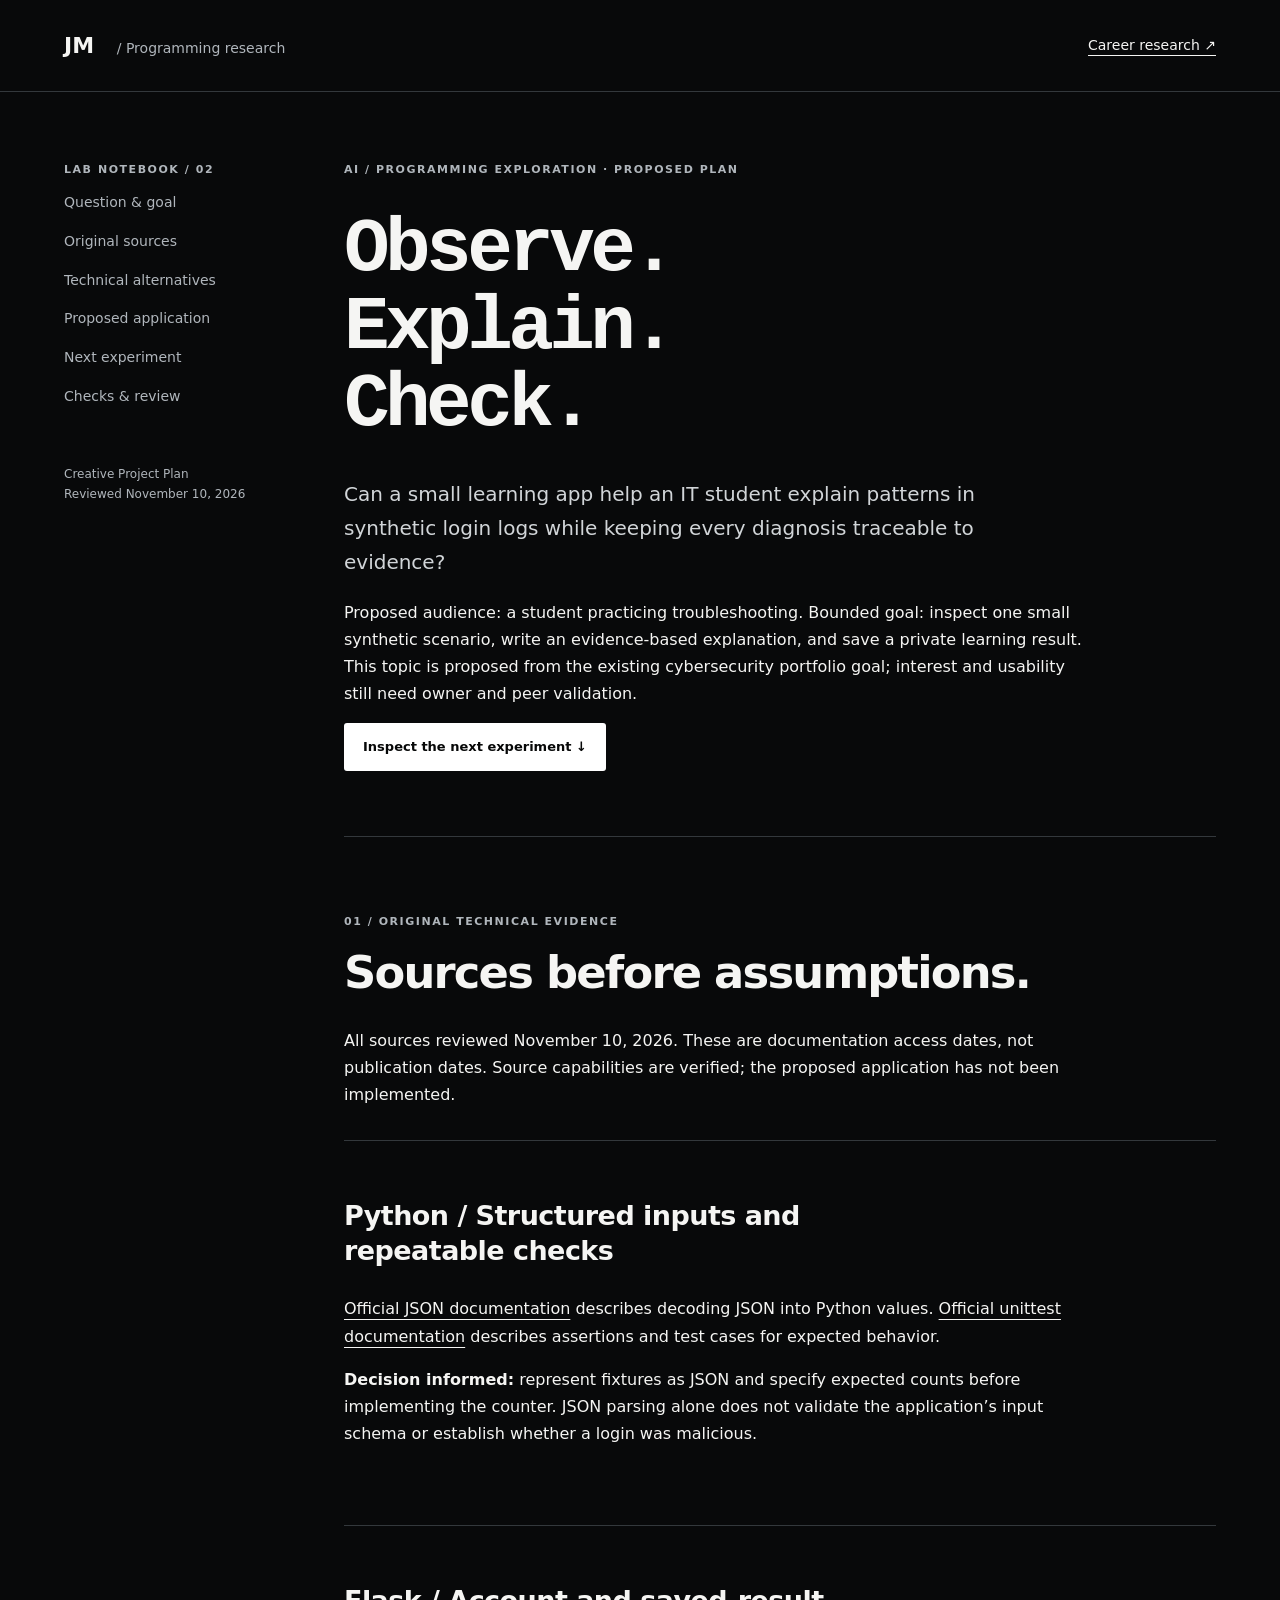
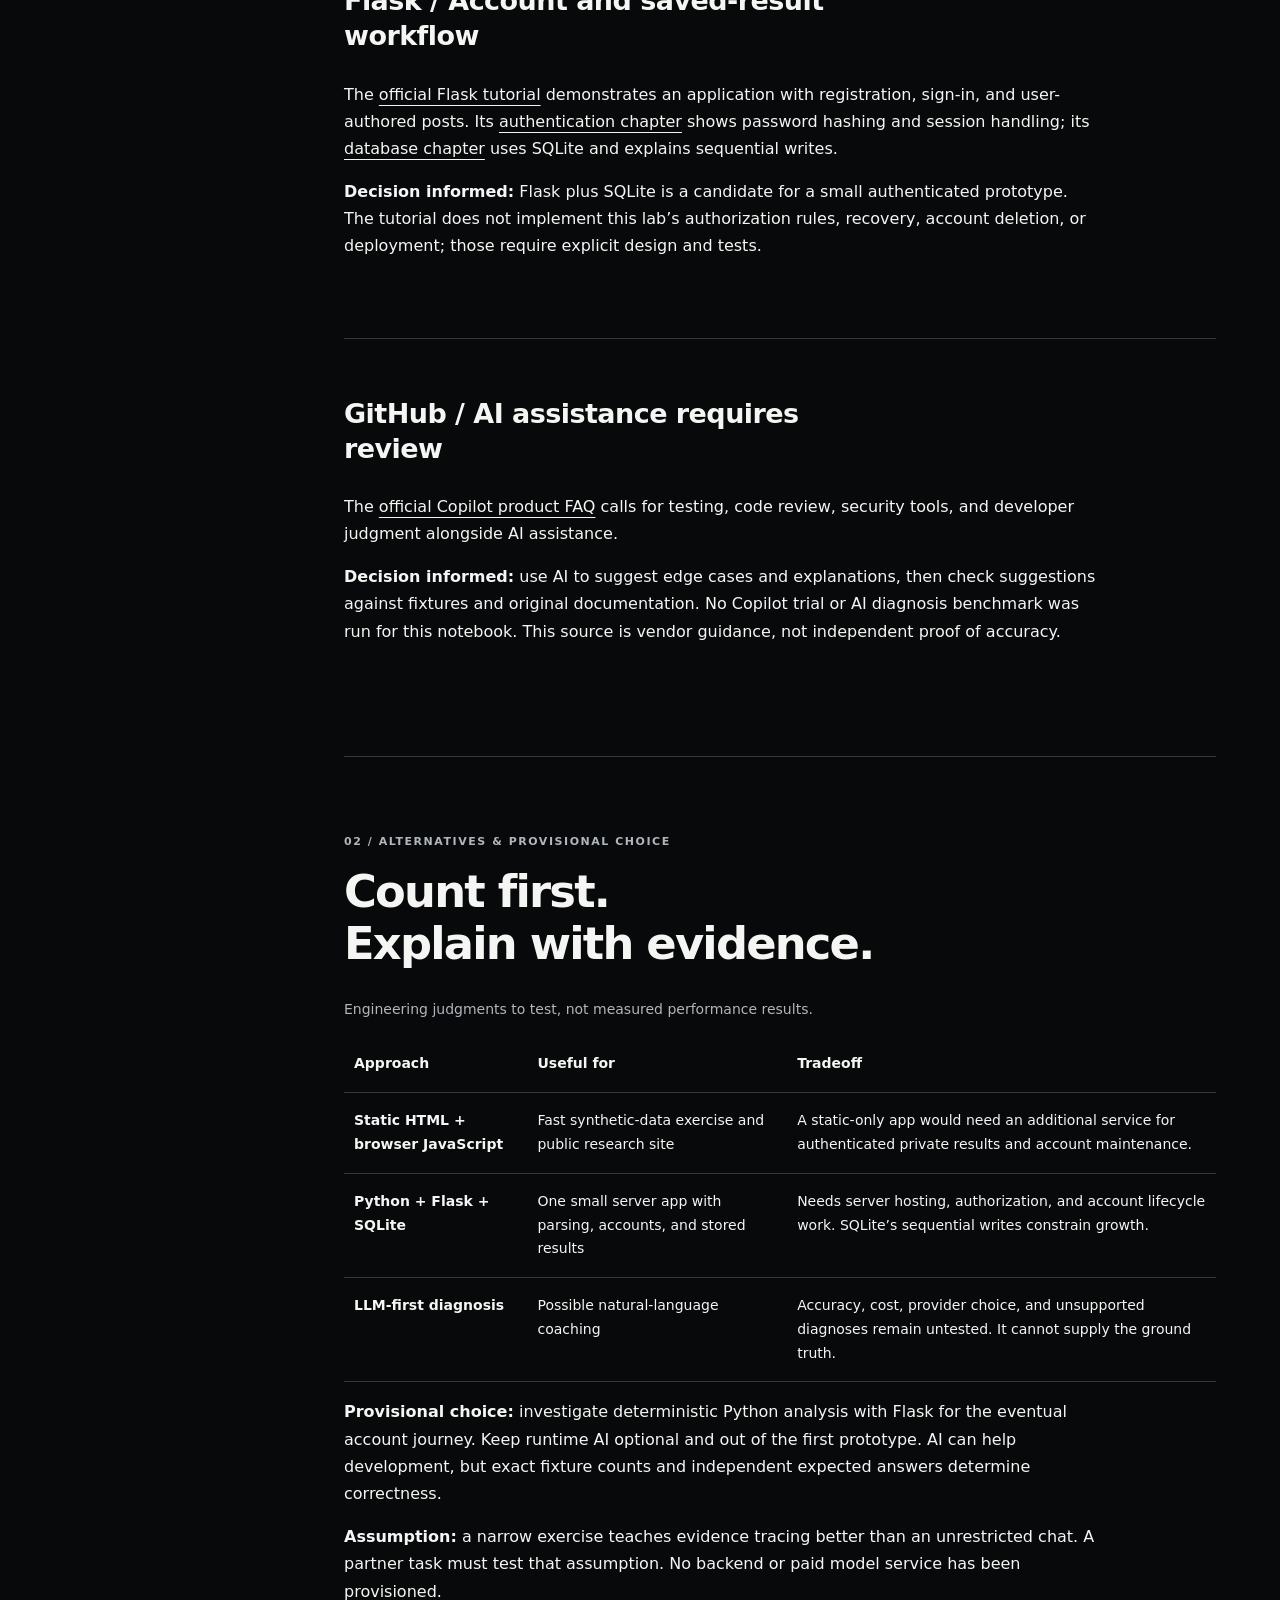
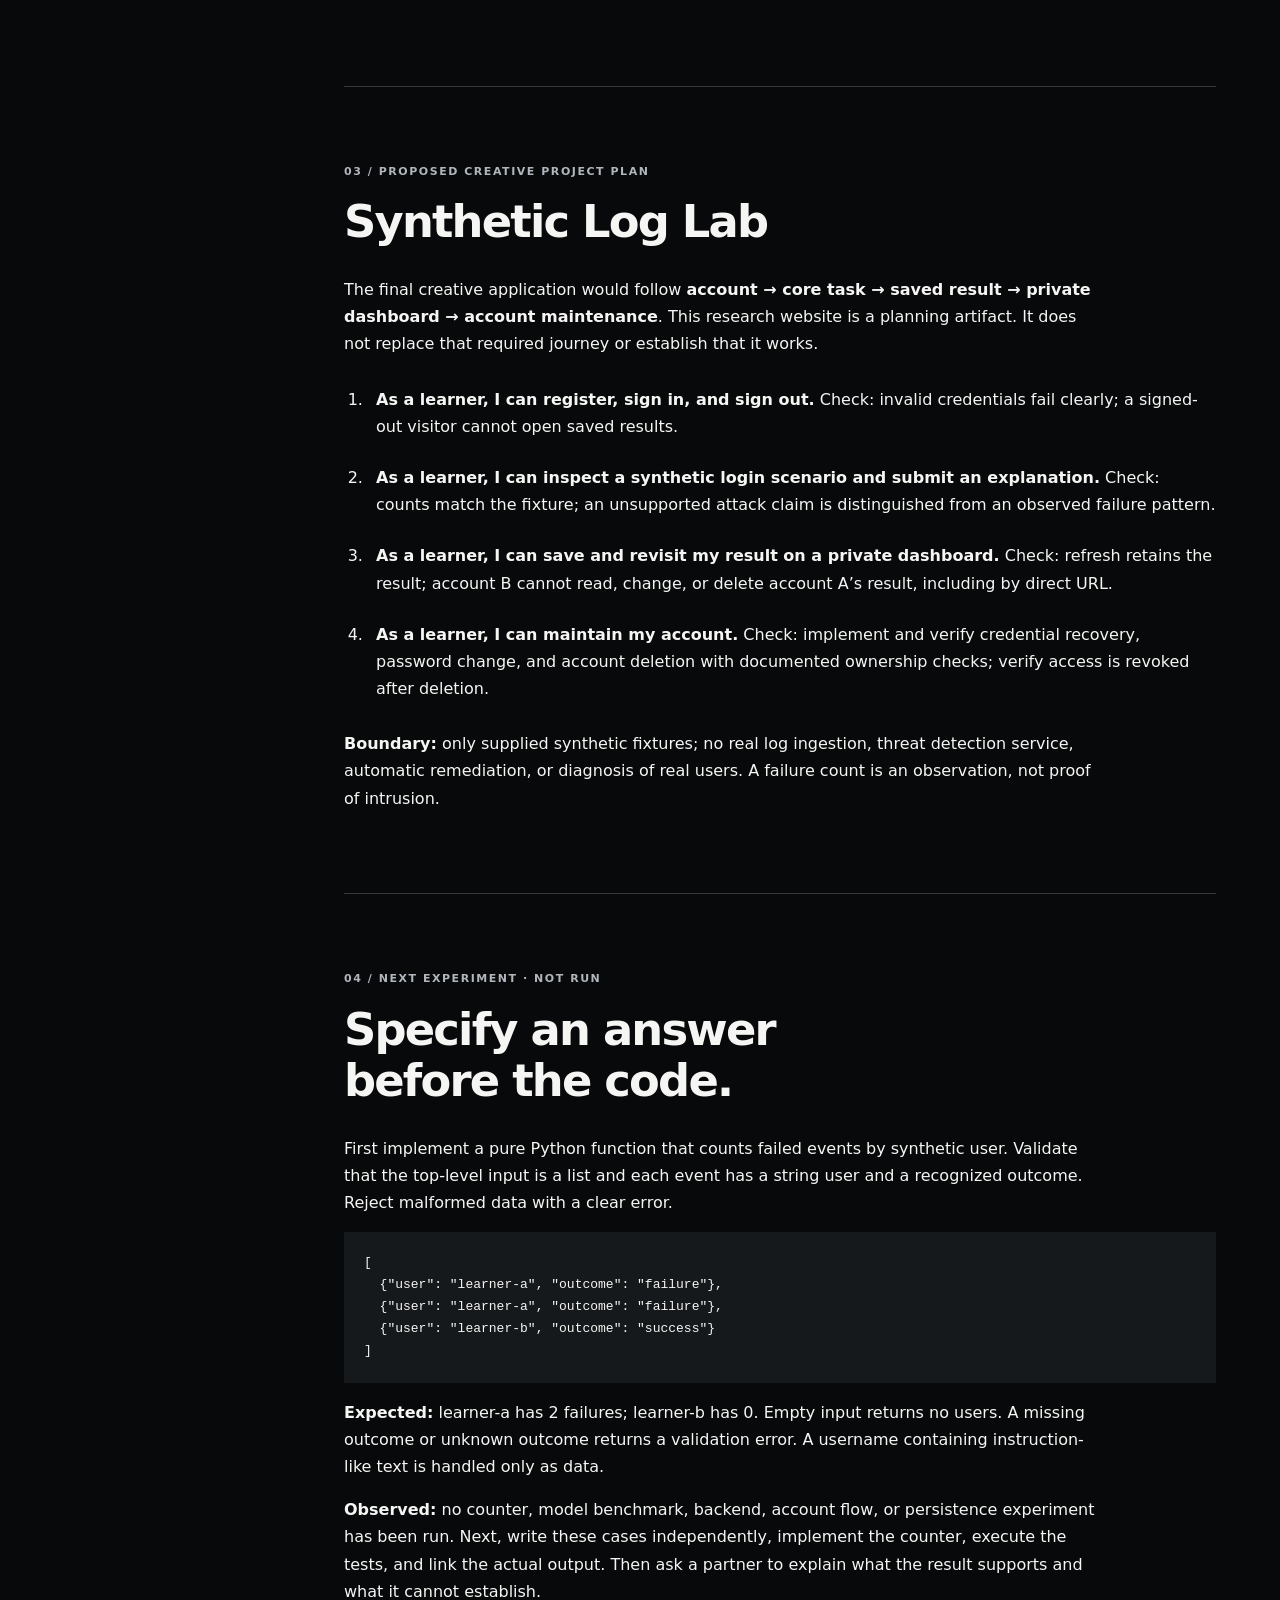
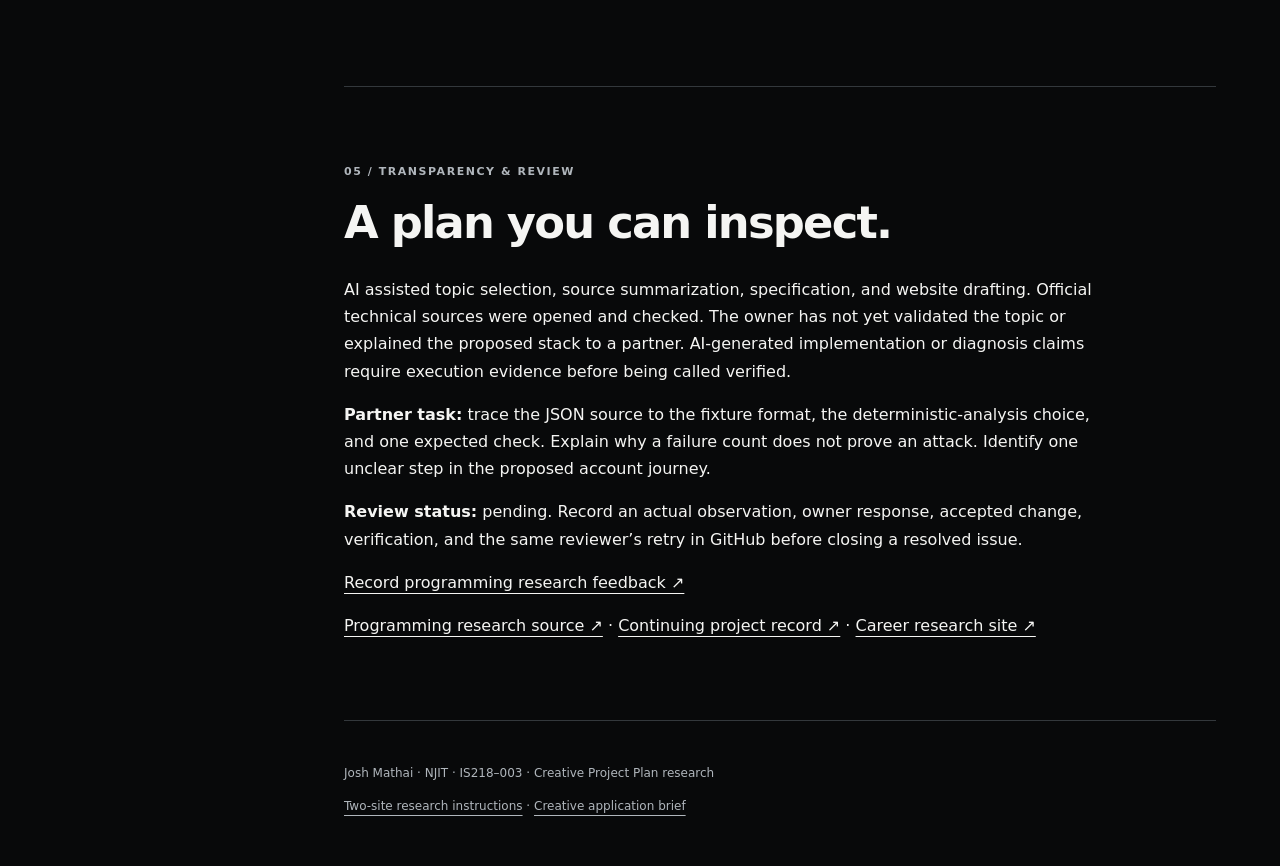
==== programming-research/index.html @ 156a06ed "Add career and programming research sites for Plan review" ====
<!doctype html>
<html lang="en"><head><meta charset="utf-8"><meta name="viewport" content="width=device-width,initial-scale=1"><title>Synthetic Log Lab — Programming Research | Josh Mathai</title><meta name="description" content="A proposed synthetic-log learning application: AI and programming research, technical alternatives, sources, and testable next steps for IS218."><link rel="stylesheet" href="../research/research.css"><style>h1{font-family:ui-monospace,monospace;font-size:clamp(40px,6vw,76px);letter-spacing:-.06em}code,pre{font-family:ui-monospace,monospace}pre{padding:20px;background:#16191c;overflow:auto;font-size:13px}table{width:100%;border-collapse:collapse;font-size:14px}th,td{text-align:left;vertical-align:top;padding:16px 10px;border-bottom:1px solid #33383c}.table-wrap{overflow:auto}caption{text-align:left;color:#b0b6bc;margin-bottom:15px}</style></head>
<body><a class="skip" href="#main">Skip to programming research</a><header><a class="wordmark" href="../index.html">JM <span>/ Programming research</span></a><a href="../research/">Career research ↗</a></header><div class="shell"><aside><p class="eyebrow">Lab notebook / 02</p><nav aria-label="Programming research sections"><a href="#question">Question & goal</a><a href="#sources">Original sources</a><a href="#alternatives">Technical alternatives</a><a href="#plan">Proposed application</a><a href="#experiment">Next experiment</a><a href="#review">Checks & review</a></nav><p class="aside-note">Creative Project Plan<br>Reviewed November 10, 2026</p></aside><main id="main">
<section class="hero" id="question"><p class="eyebrow">AI / programming exploration · proposed plan</p><h1>Observe.<br>Explain.<br>Check.</h1><p class="intro">Can a small learning app help an IT student explain patterns in synthetic login logs while keeping every diagnosis traceable to evidence?</p><p>Proposed audience: a student practicing troubleshooting. Bounded goal: inspect one small synthetic scenario, write an evidence-based explanation, and save a private learning result. This topic is proposed from the existing cybersecurity portfolio goal; interest and usability still need owner and peer validation.</p><a class="button" href="#experiment">Inspect the next experiment ↓</a></section>
<section id="sources"><p class="eyebrow">01 / Original technical evidence</p><h2>Sources before assumptions.</h2><p>All sources reviewed November 10, 2026. These are documentation access dates, not publication dates. Source capabilities are verified; the proposed application has not been implemented.</p>
<article class="role"><h3>Python / Structured inputs and repeatable checks</h3><p><a href="https://docs.python.org/3/library/json.html">Official JSON documentation</a> describes decoding JSON into Python values. <a href="https://docs.python.org/3/library/unittest.html">Official unittest documentation</a> describes assertions and test cases for expected behavior.</p><p><strong>Decision informed:</strong> represent fixtures as JSON and specify expected counts before implementing the counter. JSON parsing alone does not validate the application’s input schema or establish whether a login was malicious.</p></article>
<article class="role"><h3>Flask / Account and saved-result workflow</h3><p>The <a href="https://flask.palletsprojects.com/en/stable/tutorial/">official Flask tutorial</a> demonstrates an application with registration, sign-in, and user-authored posts. Its <a href="https://flask.palletsprojects.com/en/stable/tutorial/views/">authentication chapter</a> shows password hashing and session handling; its <a href="https://flask.palletsprojects.com/en/stable/tutorial/database/">database chapter</a> uses SQLite and explains sequential writes.</p><p><strong>Decision informed:</strong> Flask plus SQLite is a candidate for a small authenticated prototype. The tutorial does not implement this lab’s authorization rules, recovery, account deletion, or deployment; those require explicit design and tests.</p></article>
<article class="role"><h3>GitHub / AI assistance requires review</h3><p>The <a href="https://github.com/features/copilot/">official Copilot product FAQ</a> calls for testing, code review, security tools, and developer judgment alongside AI assistance.</p><p><strong>Decision informed:</strong> use AI to suggest edge cases and explanations, then check suggestions against fixtures and original documentation. No Copilot trial or AI diagnosis benchmark was run for this notebook. This source is vendor guidance, not independent proof of accuracy.</p></article></section>
<section id="alternatives"><p class="eyebrow">02 / Alternatives & provisional choice</p><h2>Count first.<br>Explain with evidence.</h2><div class="table-wrap"><table><caption>Engineering judgments to test, not measured performance results.</caption><thead><tr><th scope="col">Approach</th><th scope="col">Useful for</th><th scope="col">Tradeoff</th></tr></thead><tbody><tr><th scope="row">Static HTML + browser JavaScript</th><td>Fast synthetic-data exercise and public research site</td><td>A static-only app would need an additional service for authenticated private results and account maintenance.</td></tr><tr><th scope="row">Python + Flask + SQLite</th><td>One small server app with parsing, accounts, and stored results</td><td>Needs server hosting, authorization, and account lifecycle work. SQLite’s sequential writes constrain growth.</td></tr><tr><th scope="row">LLM-first diagnosis</th><td>Possible natural-language coaching</td><td>Accuracy, cost, provider choice, and unsupported diagnoses remain untested. It cannot supply the ground truth.</td></tr></tbody></table></div><p><strong>Provisional choice:</strong> investigate deterministic Python analysis with Flask for the eventual account journey. Keep runtime AI optional and out of the first prototype. AI can help development, but exact fixture counts and independent expected answers determine correctness.</p><p><strong>Assumption:</strong> a narrow exercise teaches evidence tracing better than an unrestricted chat. A partner task must test that assumption. No backend or paid model service has been provisioned.</p></section>
<section id="plan"><p class="eyebrow">03 / Proposed Creative Project Plan</p><h2>Synthetic Log Lab</h2><p>The final creative application would follow <strong>account → core task → saved result → private dashboard → account maintenance</strong>. This research website is a planning artifact. It does not replace that required journey or establish that it works.</p><ol class="stories"><li><strong>As a learner, I can register, sign in, and sign out.</strong> Check: invalid credentials fail clearly; a signed-out visitor cannot open saved results.</li><li><strong>As a learner, I can inspect a synthetic login scenario and submit an explanation.</strong> Check: counts match the fixture; an unsupported attack claim is distinguished from an observed failure pattern.</li><li><strong>As a learner, I can save and revisit my result on a private dashboard.</strong> Check: refresh retains the result; account B cannot read, change, or delete account A’s result, including by direct URL.</li><li><strong>As a learner, I can maintain my account.</strong> Check: implement and verify credential recovery, password change, and account deletion with documented ownership checks; verify access is revoked after deletion.</li></ol><p><strong>Boundary:</strong> only supplied synthetic fixtures; no real log ingestion, threat detection service, automatic remediation, or diagnosis of real users. A failure count is an observation, not proof of intrusion.</p></section>
<section id="experiment"><p class="eyebrow">04 / Next experiment · not run</p><h2>Specify an answer<br>before the code.</h2><p>First implement a pure Python function that counts failed events by synthetic user. Validate that the top-level input is a list and each event has a string user and a recognized outcome. Reject malformed data with a clear error.</p><pre aria-label="Synthetic JSON fixture">[
  {"user": "learner-a", "outcome": "failure"},
  {"user": "learner-a", "outcome": "failure"},
  {"user": "learner-b", "outcome": "success"}
]</pre><p><strong>Expected:</strong> learner-a has 2 failures; learner-b has 0. Empty input returns no users. A missing outcome or unknown outcome returns a validation error. A username containing instruction-like text is handled only as data.</p><p><strong>Observed:</strong> no counter, model benchmark, backend, account flow, or persistence experiment has been run. Next, write these cases independently, implement the counter, execute the tests, and link the actual output. Then ask a partner to explain what the result supports and what it cannot establish.</p></section>
<section id="review"><p class="eyebrow">05 / Transparency & review</p><h2>A plan you can inspect.</h2><p>AI assisted topic selection, source summarization, specification, and website drafting. Official technical sources were opened and checked. The owner has not yet validated the topic or explained the proposed stack to a partner. AI-generated implementation or diagnosis claims require execution evidence before being called verified.</p><p><strong>Partner task:</strong> trace the JSON source to the fixture format, the deterministic-analysis choice, and one expected check. Explain why a failure count does not prove an attack. Identify one unclear step in the proposed account journey.</p><p><strong>Review status:</strong> pending. Record an actual observation, owner response, accepted change, verification, and the same reviewer’s retry in GitHub before closing a resolved issue.</p><p><a href="https://github.com/JoshMathai/The-Career-Engineered-Portfolio/issues/new?template=programming-review.md">Record programming research feedback ↗</a></p><p><a href="https://github.com/JoshMathai/The-Career-Engineered-Portfolio/tree/main/programming-research">Programming research source ↗</a> · <a href="https://github.com/JoshMathai/The-Career-Engineered-Portfolio/blob/main/README.md#creative-project-plan-record">Continuing project record ↗</a> · <a href="../research/">Career research site ↗</a></p></section>
<footer><p>Josh Mathai · NJIT · IS218–003 · Creative Project Plan research</p><a href="https://kaw393939.github.io/is218-studio/course/research-examples.html">Two-site research instructions</a> · <a href="https://kaw393939.github.io/is218-studio/projects/individual.html">Creative application brief</a></footer>
</main></div></body></html>
---- research/research.css ----
:root{color-scheme:dark;--bg:#08090a;--panel:#111315;--line:#33383c;--text:#f5f5f3;--muted:#b0b6bc}*{box-sizing:border-box}html{scroll-behavior:smooth;scroll-padding-top:24px}body{margin:0;background:var(--bg);color:var(--text);font:16px/1.7 system-ui,-apple-system,BlinkMacSystemFont,"Segoe UI",sans-serif}a{color:inherit;text-underline-offset:5px}a:hover{text-decoration-thickness:2px}a:focus-visible,summary:focus-visible{outline:3px solid white;outline-offset:6px}.skip{position:absolute;left:20px;top:-100px;padding:12px;background:white;color:black;z-index:10}.skip:focus{top:12px}header{max-width:1400px;margin:auto;padding:27px 5%;display:flex;align-items:center;justify-content:space-between;border-bottom:1px solid var(--line);gap:20px;font-size:14px}.wordmark{text-decoration:none;font-size:22px;font-weight:750}.wordmark span{font-size:14px;font-weight:400;color:var(--muted);margin-left:15px}.shell{max-width:1400px;padding:0 5%;margin:auto;display:grid;grid-template-columns:225px minmax(0,1fr);gap:55px}aside{position:sticky;top:25px;align-self:start;padding-top:58px}nav{display:grid;gap:15px}nav a{font-size:14px;text-decoration:none;color:var(--muted)}nav a:hover{color:white}.eyebrow{text-transform:uppercase;letter-spacing:.14em;font-size:11px;font-weight:700;color:var(--muted)}.aside-note{margin-top:55px;color:var(--muted);font-size:12px}main{min-width:0}section{padding:65px 0;border-bottom:1px solid var(--line)}.hero{padding-top:58px}h1{font-size:clamp(60px,7.5vw,105px);line-height:1.02;letter-spacing:-.065em;font-weight:600;margin:32px 0}h1 span{color:var(--muted)}h2{font-size:clamp(30px,3.5vw,46px);line-height:1.15;letter-spacing:-.04em;font-weight:550;margin:15px 0 28px}h3{font-size:23px;line-height:1.3;letter-spacing:-.02em;font-weight:550}p{max-width:74ch}.intro{max-width:53ch;font-size:20px;color:#d1d5d8}.hero-bottom{display:flex;justify-content:space-between;align-items:center;margin-top:40px;gap:25px}.hero-bottom p{color:var(--muted);font-size:12px}.button{display:inline-block;background:white;color:#070808;text-decoration:none;padding:13px 19px;font-size:13px;font-weight:650;border-radius:3px}.note{padding:20px 24px;border-left:2px solid #a4abb0;background:var(--panel);color:#c9cdd0;font-size:14px}.role{padding:30px 0;border-top:1px solid var(--line);margin-top:32px}.role h3{font-size:27px;max-width:29ch}.role-top{display:flex;justify-content:space-between;align-items:center}.tag{font-size:11px;letter-spacing:.08em;text-transform:uppercase;border:1px solid var(--line);padding:5px 9px}.number{font-size:30px;color:#939ba1;font-weight:300}.metadata{color:var(--muted);font-size:14px}ol{padding-left:24px}li{padding:4px 0}dl{display:grid;grid-template-columns:130px minmax(0,1fr);gap:15px;font-size:14px;margin:25px 0}dt{color:var(--muted)}dd{margin:0}.role>a{font-size:13px}details{padding:20px;background:var(--panel)}summary{cursor:pointer;font-weight:600}.comparison,.options{display:grid;grid-template-columns:1fr 1fr;gap:25px}.comparison article{border-top:1px solid #7c848a}.comparison p{font-size:14px}.section-heading{margin-bottom:30px}blockquote{margin:30px 0;padding:0 0 0 25px;border-left:2px solid white;font-size:23px;line-height:1.45}.option{padding:25px;border:1px solid #5c6369;margin:15px 0}.option h4{font-size:29px;margin:20px 0 5px;line-height:1.15}.option p{font-size:14px}.sample-project{font-size:15px;border-top:1px solid #51585e;padding:20px 0;margin-top:25px}.sample-project span{display:block;color:var(--muted);font-size:11px}.option .button{font-size:11px;padding:11px}.option-b{background:#1b1c1e}.option-b h4{font:italic 42px/1.1 Georgia,serif;margin-top:48px}.option-b .sample-project{margin-top:38px}.stories li{padding:12px 0 12px 8px}.checks{padding-left:22px}.checks li{margin:12px 0}.review-task{border:1px solid var(--line);padding:10px 25px;margin-top:30px}.review-task p{font-size:14px}.next h2{font-size:clamp(38px,5vw,65px)}.next .button{margin-right:15px}footer{padding:30px 0 50px;font-size:12px;color:var(--muted)}@media(max-width:900px){.shell{grid-template-columns:160px minmax(0,1fr);gap:30px}.comparison,.options{grid-template-columns:1fr}.option-b h4{margin-top:20px}}@media(max-width:640px){header{padding:20px 6%}.wordmark span{display:none}.shell{display:block;padding:0 6%}aside{position:static;padding-top:20px}aside>.eyebrow,.aside-note{display:none}nav{display:flex;overflow:auto;gap:20px;padding-bottom:18px;border-bottom:1px solid var(--line)}nav a{flex:none;font-size:12px}.hero{padding-top:30px}h1{font-size:64px}.intro{font-size:18px}.hero-bottom{align-items:start;flex-direction:column;gap:10px}.hero-bottom p{margin-top:0}section{padding:45px 0}dl{grid-template-columns:1fr;gap:7px}dd{margin-bottom:12px}.role h3{font-size:25px}blockquote{font-size:20px}}@media(prefers-reduced-motion:reduce){html{scroll-behavior:auto}}
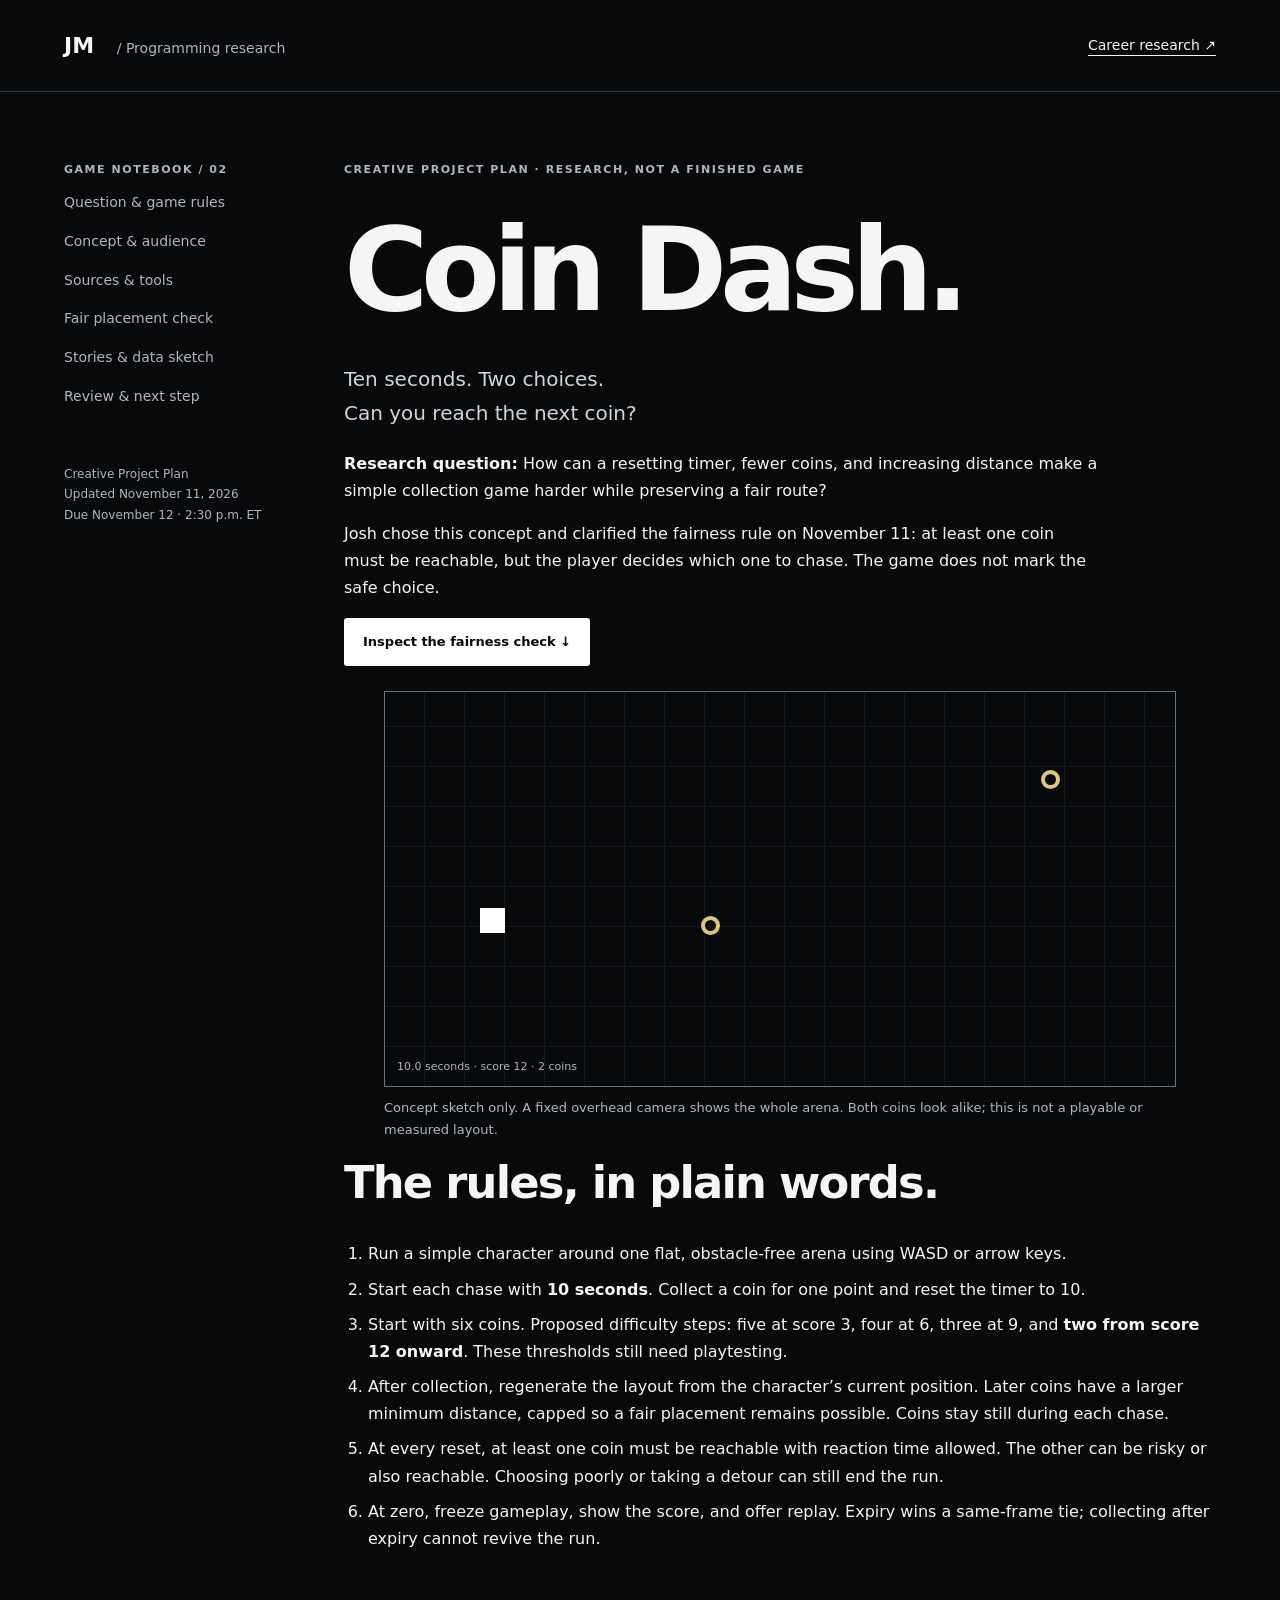
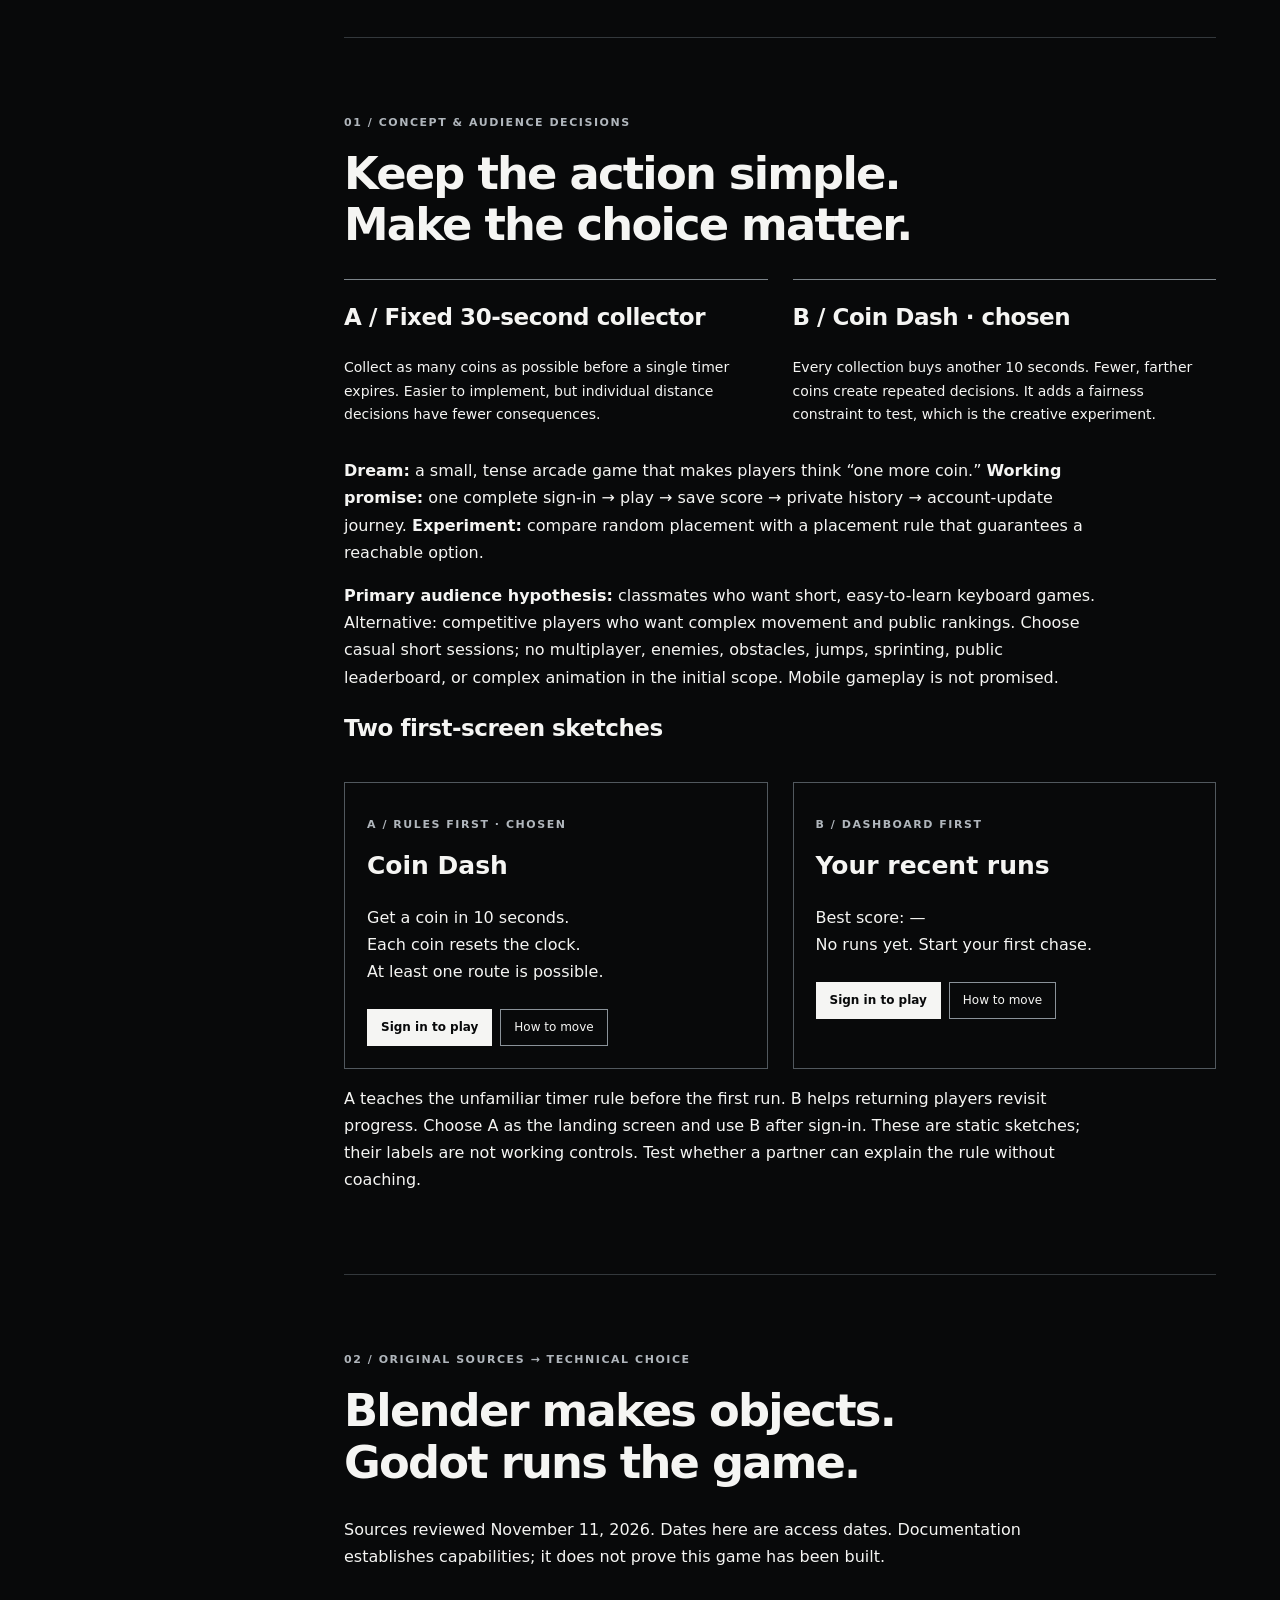
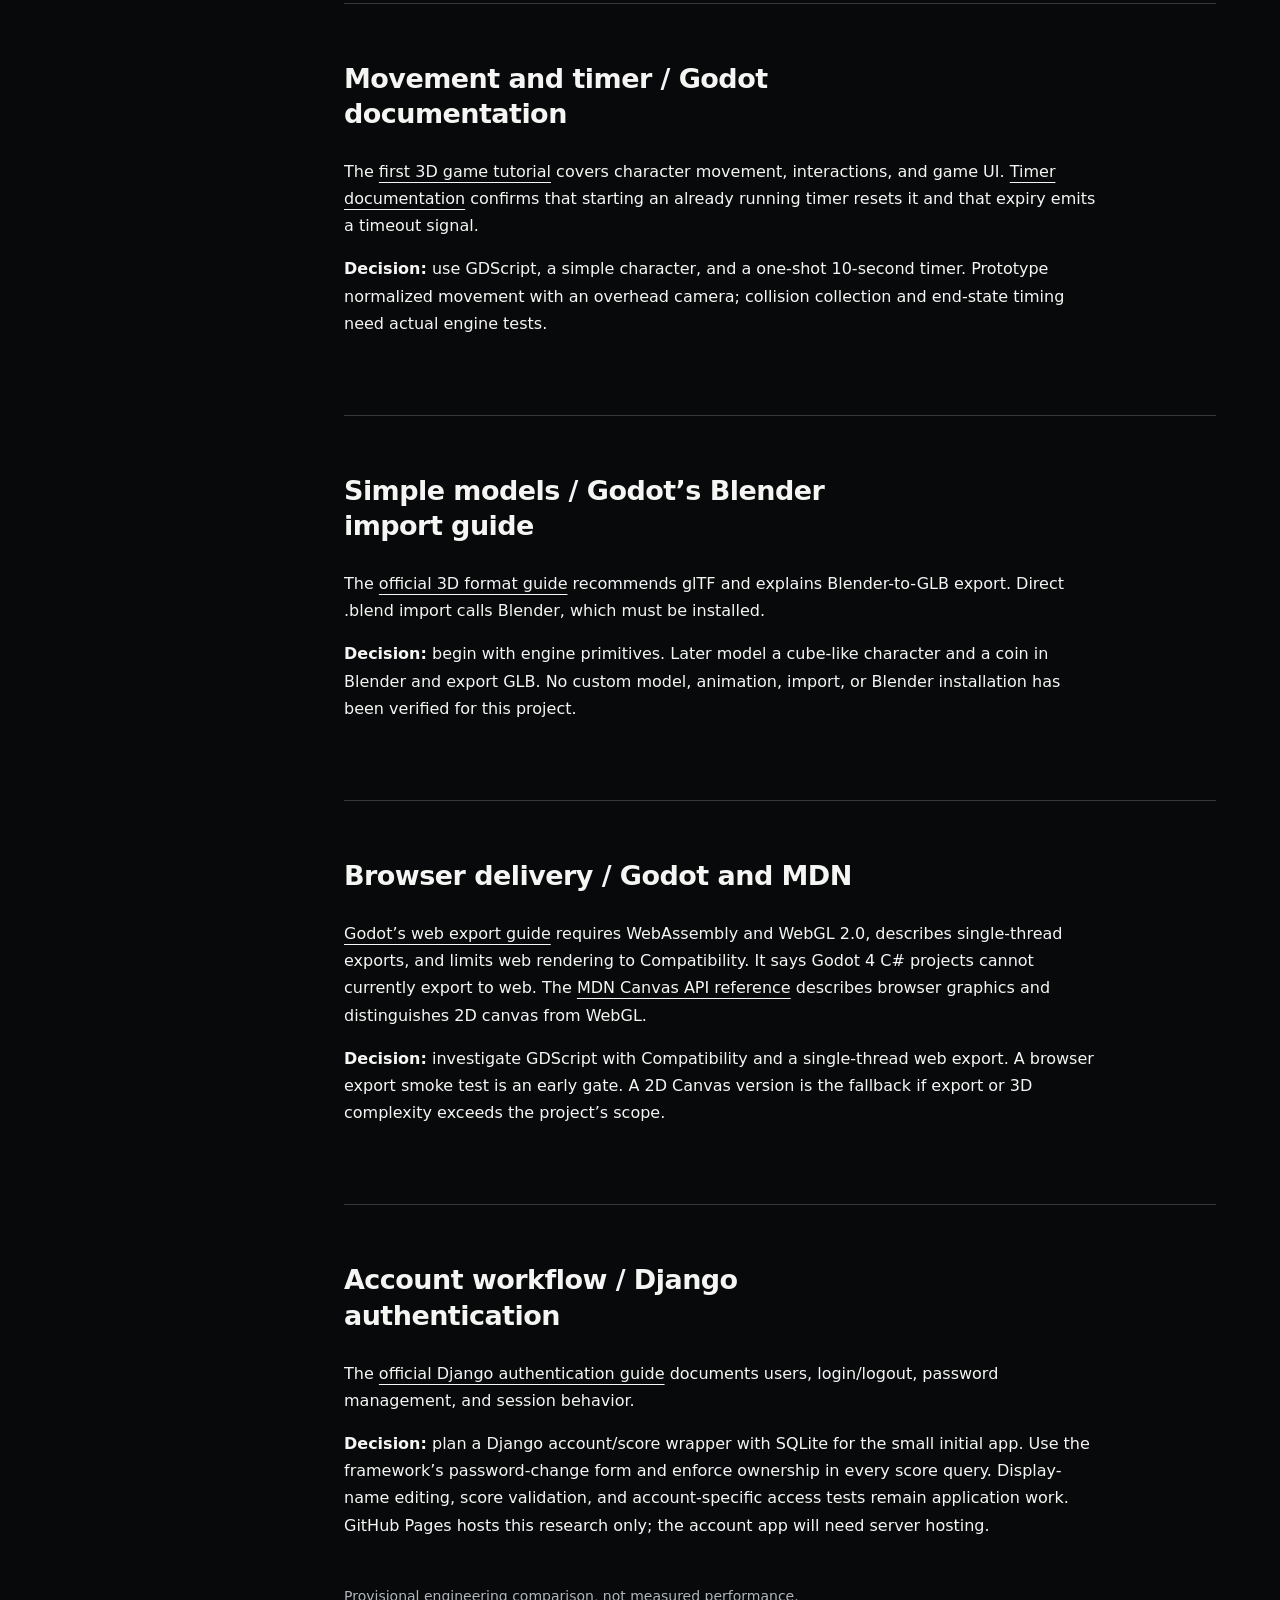
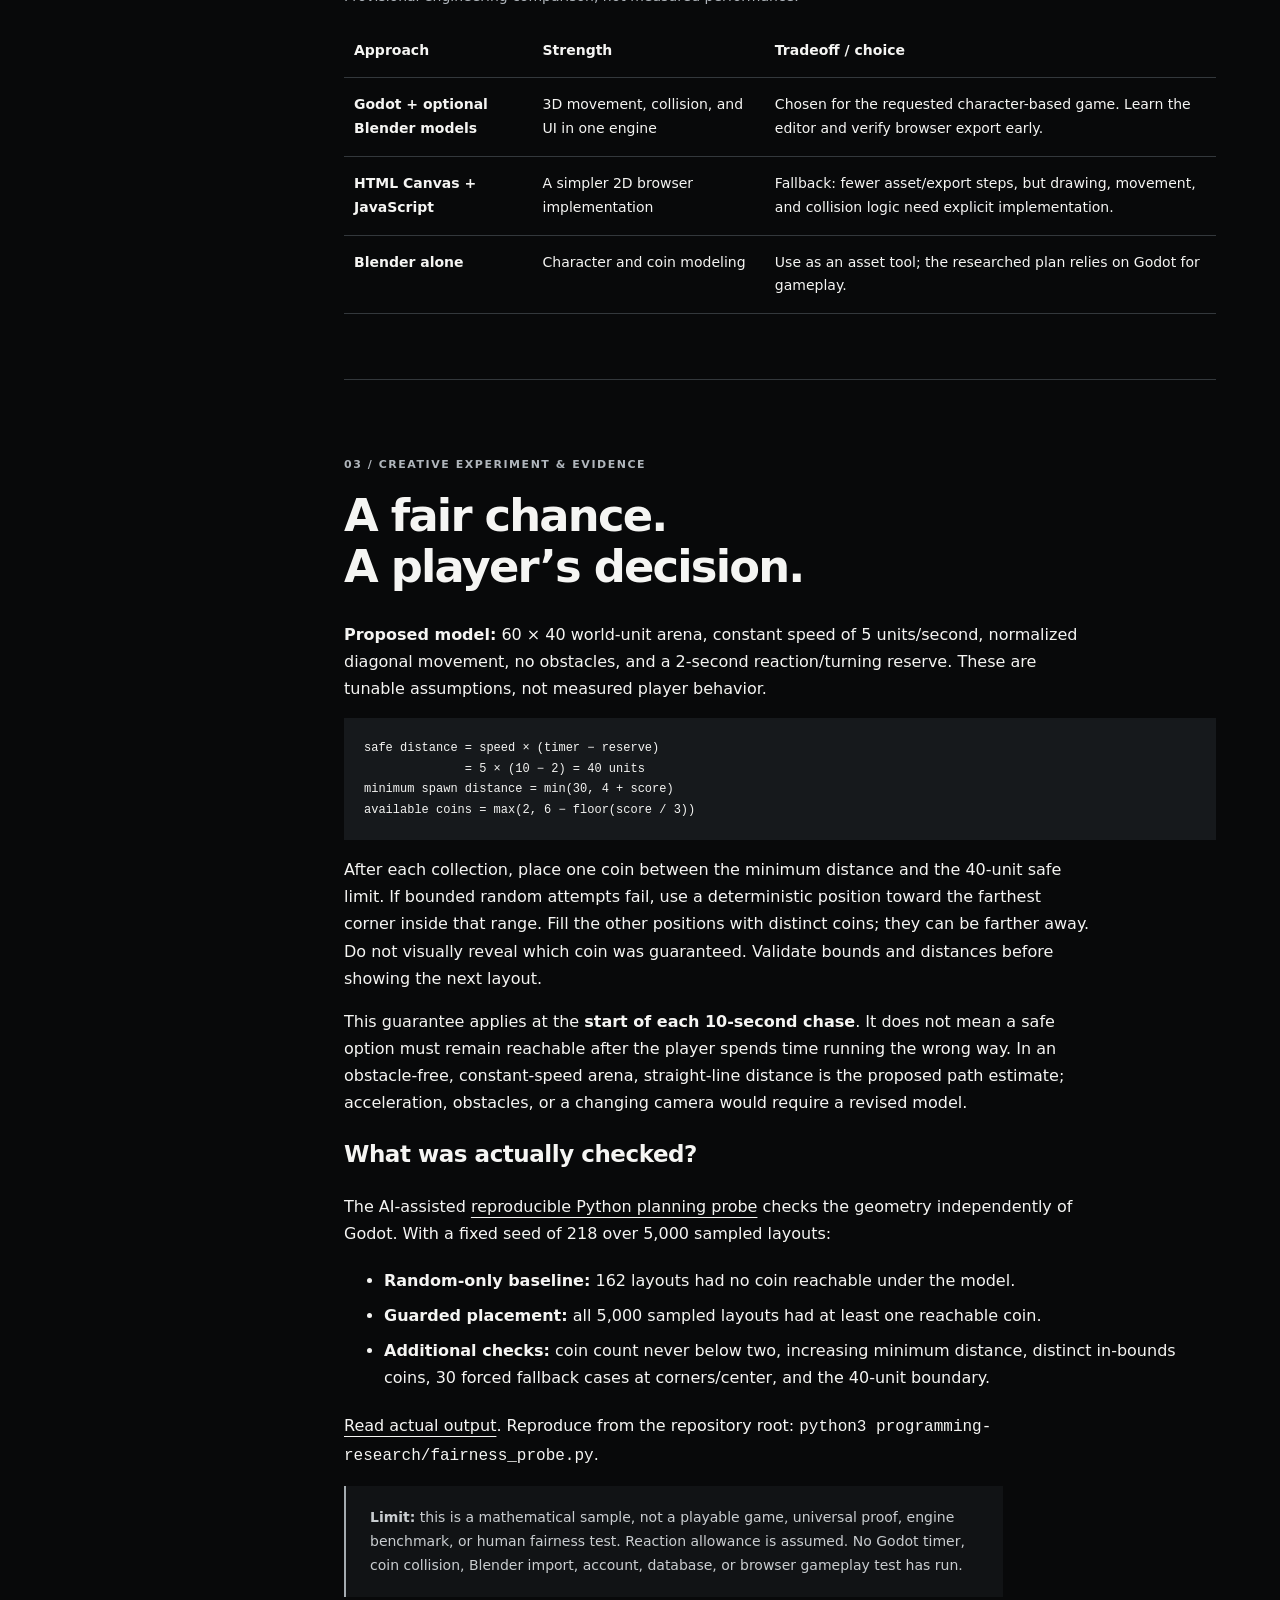
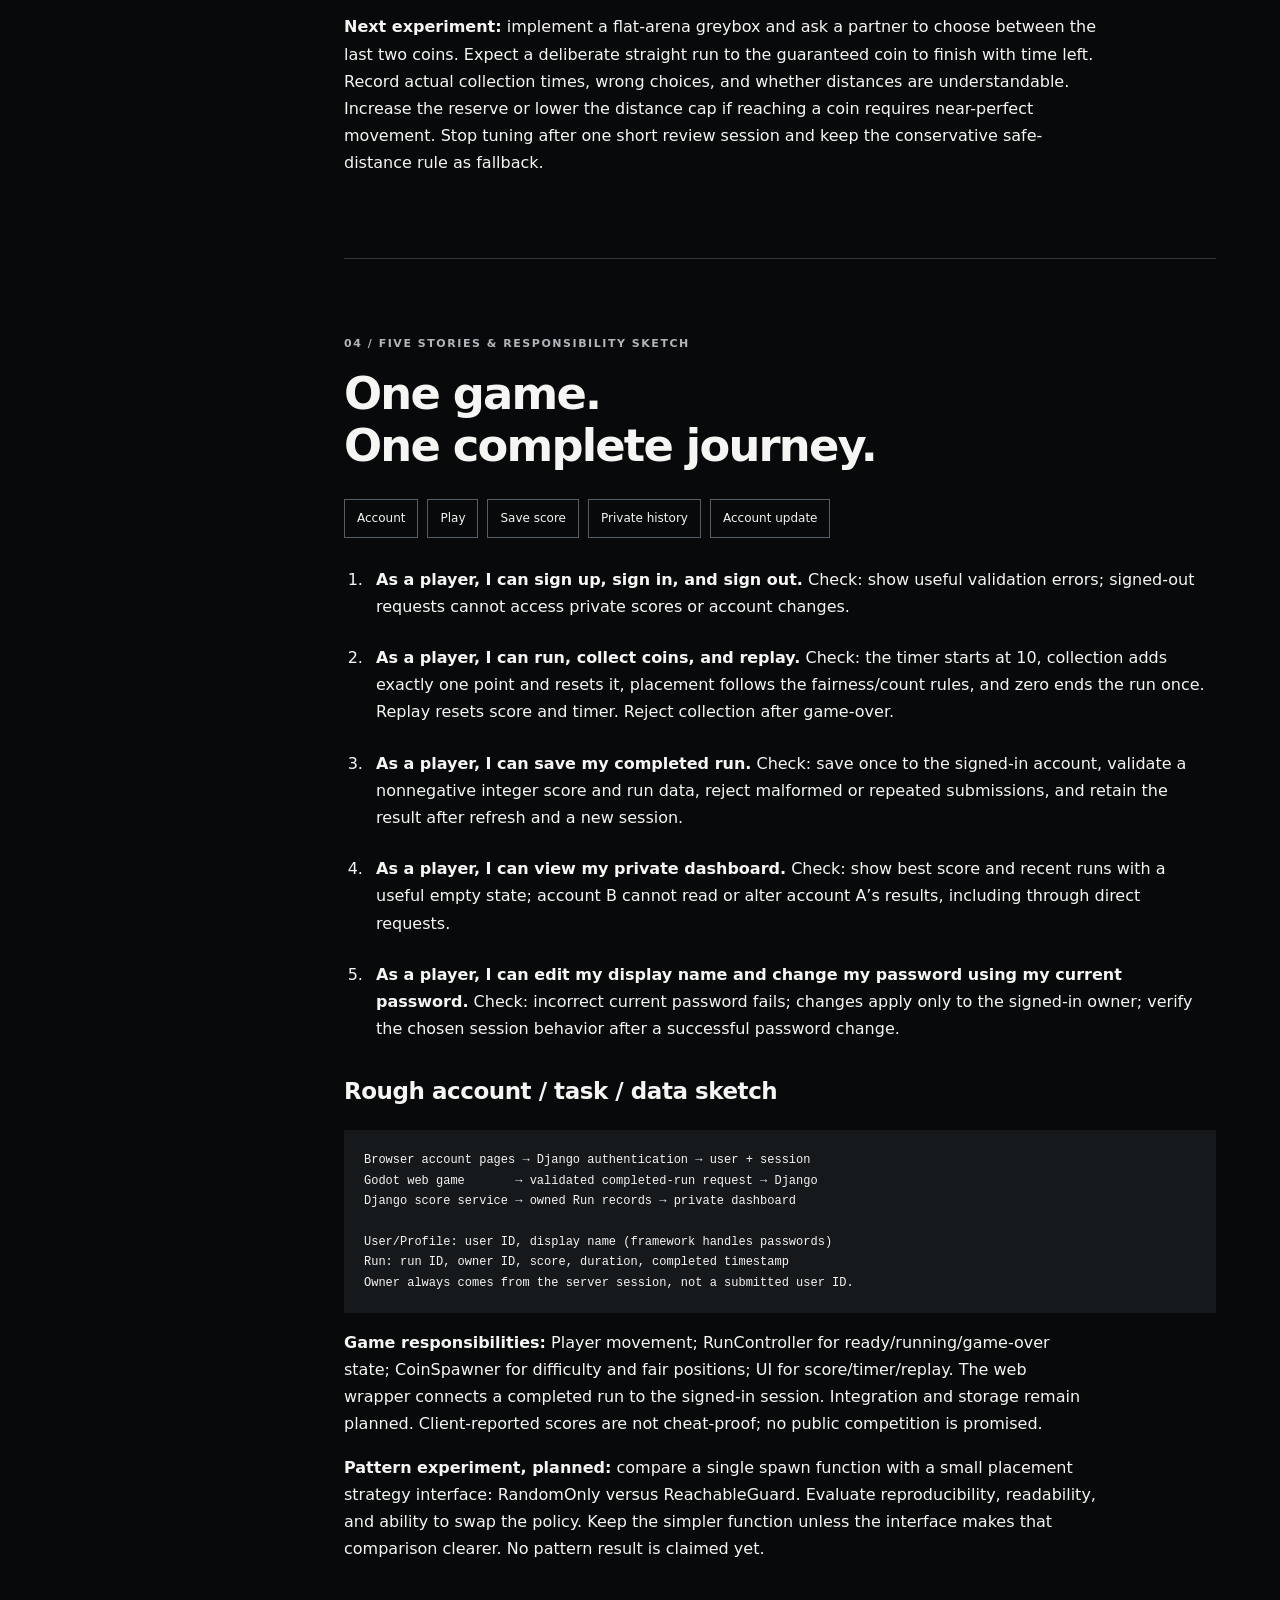
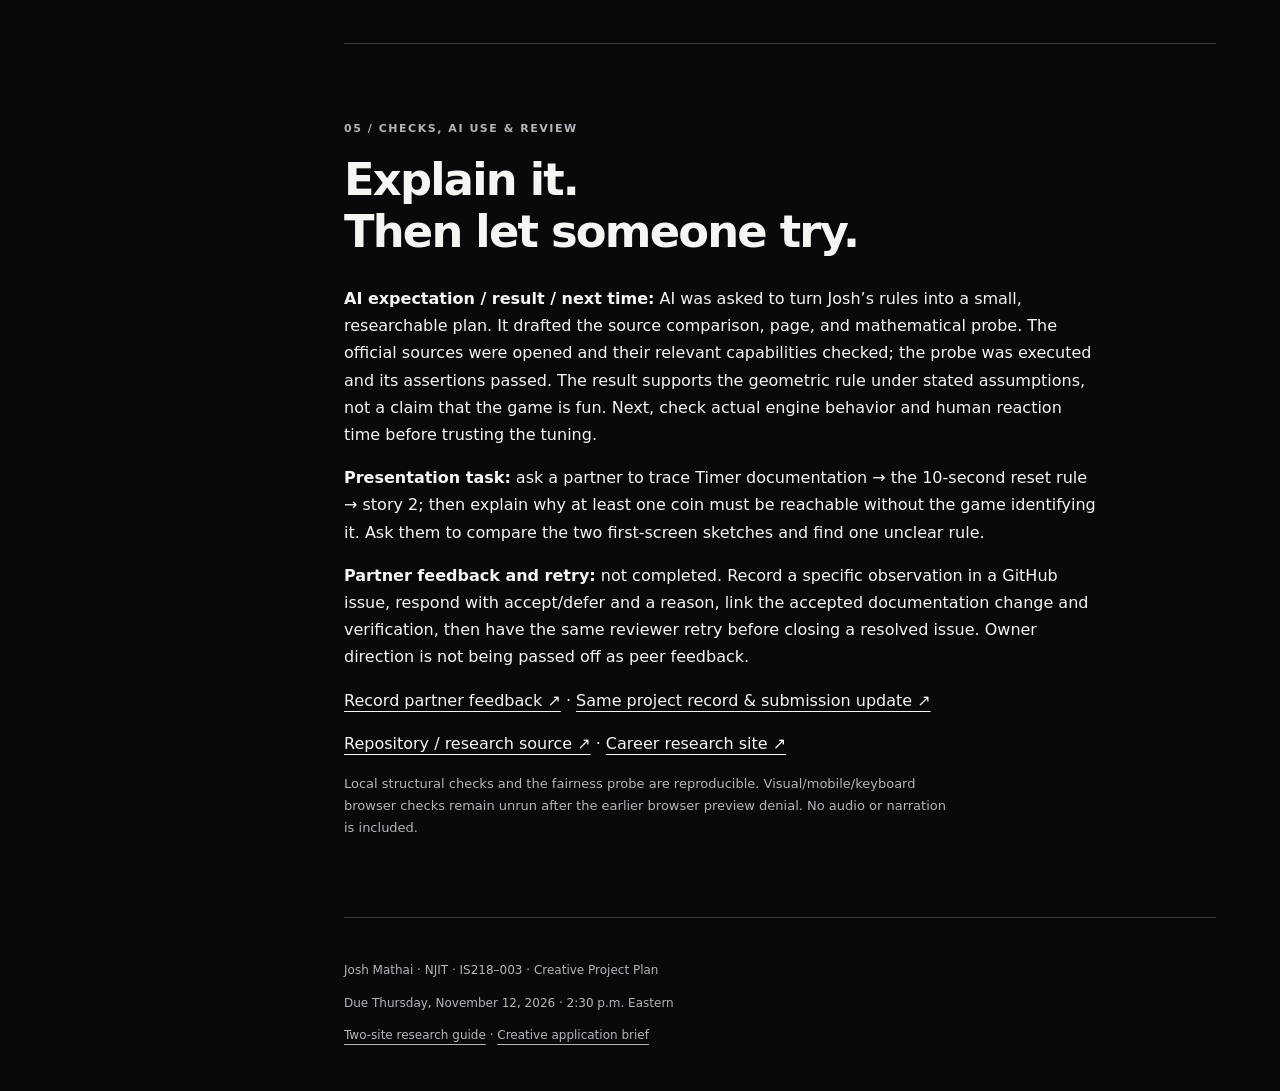
==== commit 3421dddc: "Replace programming research with Coin Dash game plan and fairness evidence" ====
--- a/programming-research/index.html
+++ b/programming-research/index.html
@@ -1,18 +1,39 @@
 <!doctype html>
-<html lang="en"><head><meta charset="utf-8"><meta name="viewport" content="width=device-width,initial-scale=1"><title>Synthetic Log Lab — Programming Research | Josh Mathai</title><meta name="description" content="A proposed synthetic-log learning application: AI and programming research, technical alternatives, sources, and testable next steps for IS218."><link rel="stylesheet" href="../research/research.css"><style>h1{font-family:ui-monospace,monospace;font-size:clamp(40px,6vw,76px);letter-spacing:-.06em}code,pre{font-family:ui-monospace,monospace}pre{padding:20px;background:#16191c;overflow:auto;font-size:13px}table{width:100%;border-collapse:collapse;font-size:14px}th,td{text-align:left;vertical-align:top;padding:16px 10px;border-bottom:1px solid #33383c}.table-wrap{overflow:auto}caption{text-align:left;color:#b0b6bc;margin-bottom:15px}</style></head>
-<body><a class="skip" href="#main">Skip to programming research</a><header><a class="wordmark" href="../index.html">JM <span>/ Programming research</span></a><a href="../research/">Career research ↗</a></header><div class="shell"><aside><p class="eyebrow">Lab notebook / 02</p><nav aria-label="Programming research sections"><a href="#question">Question & goal</a><a href="#sources">Original sources</a><a href="#alternatives">Technical alternatives</a><a href="#plan">Proposed application</a><a href="#experiment">Next experiment</a><a href="#review">Checks & review</a></nav><p class="aside-note">Creative Project Plan<br>Reviewed November 10, 2026</p></aside><main id="main">
-<section class="hero" id="question"><p class="eyebrow">AI / programming exploration · proposed plan</p><h1>Observe.<br>Explain.<br>Check.</h1><p class="intro">Can a small learning app help an IT student explain patterns in synthetic login logs while keeping every diagnosis traceable to evidence?</p><p>Proposed audience: a student practicing troubleshooting. Bounded goal: inspect one small synthetic scenario, write an evidence-based explanation, and save a private learning result. This topic is proposed from the existing cybersecurity portfolio goal; interest and usability still need owner and peer validation.</p><a class="button" href="#experiment">Inspect the next experiment ↓</a></section>
-<section id="sources"><p class="eyebrow">01 / Original technical evidence</p><h2>Sources before assumptions.</h2><p>All sources reviewed November 10, 2026. These are documentation access dates, not publication dates. Source capabilities are verified; the proposed application has not been implemented.</p>
-<article class="role"><h3>Python / Structured inputs and repeatable checks</h3><p><a href="https://docs.python.org/3/library/json.html">Official JSON documentation</a> describes decoding JSON into Python values. <a href="https://docs.python.org/3/library/unittest.html">Official unittest documentation</a> describes assertions and test cases for expected behavior.</p><p><strong>Decision informed:</strong> represent fixtures as JSON and specify expected counts before implementing the counter. JSON parsing alone does not validate the application’s input schema or establish whether a login was malicious.</p></article>
-<article class="role"><h3>Flask / Account and saved-result workflow</h3><p>The <a href="https://flask.palletsprojects.com/en/stable/tutorial/">official Flask tutorial</a> demonstrates an application with registration, sign-in, and user-authored posts. Its <a href="https://flask.palletsprojects.com/en/stable/tutorial/views/">authentication chapter</a> shows password hashing and session handling; its <a href="https://flask.palletsprojects.com/en/stable/tutorial/database/">database chapter</a> uses SQLite and explains sequential writes.</p><p><strong>Decision informed:</strong> Flask plus SQLite is a candidate for a small authenticated prototype. The tutorial does not implement this lab’s authorization rules, recovery, account deletion, or deployment; those require explicit design and tests.</p></article>
-<article class="role"><h3>GitHub / AI assistance requires review</h3><p>The <a href="https://github.com/features/copilot/">official Copilot product FAQ</a> calls for testing, code review, security tools, and developer judgment alongside AI assistance.</p><p><strong>Decision informed:</strong> use AI to suggest edge cases and explanations, then check suggestions against fixtures and original documentation. No Copilot trial or AI diagnosis benchmark was run for this notebook. This source is vendor guidance, not independent proof of accuracy.</p></article></section>
-<section id="alternatives"><p class="eyebrow">02 / Alternatives & provisional choice</p><h2>Count first.<br>Explain with evidence.</h2><div class="table-wrap"><table><caption>Engineering judgments to test, not measured performance results.</caption><thead><tr><th scope="col">Approach</th><th scope="col">Useful for</th><th scope="col">Tradeoff</th></tr></thead><tbody><tr><th scope="row">Static HTML + browser JavaScript</th><td>Fast synthetic-data exercise and public research site</td><td>A static-only app would need an additional service for authenticated private results and account maintenance.</td></tr><tr><th scope="row">Python + Flask + SQLite</th><td>One small server app with parsing, accounts, and stored results</td><td>Needs server hosting, authorization, and account lifecycle work. SQLite’s sequential writes constrain growth.</td></tr><tr><th scope="row">LLM-first diagnosis</th><td>Possible natural-language coaching</td><td>Accuracy, cost, provider choice, and unsupported diagnoses remain untested. It cannot supply the ground truth.</td></tr></tbody></table></div><p><strong>Provisional choice:</strong> investigate deterministic Python analysis with Flask for the eventual account journey. Keep runtime AI optional and out of the first prototype. AI can help development, but exact fixture counts and independent expected answers determine correctness.</p><p><strong>Assumption:</strong> a narrow exercise teaches evidence tracing better than an unrestricted chat. A partner task must test that assumption. No backend or paid model service has been provisioned.</p></section>
-<section id="plan"><p class="eyebrow">03 / Proposed Creative Project Plan</p><h2>Synthetic Log Lab</h2><p>The final creative application would follow <strong>account → core task → saved result → private dashboard → account maintenance</strong>. This research website is a planning artifact. It does not replace that required journey or establish that it works.</p><ol class="stories"><li><strong>As a learner, I can register, sign in, and sign out.</strong> Check: invalid credentials fail clearly; a signed-out visitor cannot open saved results.</li><li><strong>As a learner, I can inspect a synthetic login scenario and submit an explanation.</strong> Check: counts match the fixture; an unsupported attack claim is distinguished from an observed failure pattern.</li><li><strong>As a learner, I can save and revisit my result on a private dashboard.</strong> Check: refresh retains the result; account B cannot read, change, or delete account A’s result, including by direct URL.</li><li><strong>As a learner, I can maintain my account.</strong> Check: implement and verify credential recovery, password change, and account deletion with documented ownership checks; verify access is revoked after deletion.</li></ol><p><strong>Boundary:</strong> only supplied synthetic fixtures; no real log ingestion, threat detection service, automatic remediation, or diagnosis of real users. A failure count is an observation, not proof of intrusion.</p></section>
-<section id="experiment"><p class="eyebrow">04 / Next experiment · not run</p><h2>Specify an answer<br>before the code.</h2><p>First implement a pure Python function that counts failed events by synthetic user. Validate that the top-level input is a list and each event has a string user and a recognized outcome. Reject malformed data with a clear error.</p><pre aria-label="Synthetic JSON fixture">[
-  {"user": "learner-a", "outcome": "failure"},
-  {"user": "learner-a", "outcome": "failure"},
-  {"user": "learner-b", "outcome": "success"}
-]</pre><p><strong>Expected:</strong> learner-a has 2 failures; learner-b has 0. Empty input returns no users. A missing outcome or unknown outcome returns a validation error. A username containing instruction-like text is handled only as data.</p><p><strong>Observed:</strong> no counter, model benchmark, backend, account flow, or persistence experiment has been run. Next, write these cases independently, implement the counter, execute the tests, and link the actual output. Then ask a partner to explain what the result supports and what it cannot establish.</p></section>
-<section id="review"><p class="eyebrow">05 / Transparency & review</p><h2>A plan you can inspect.</h2><p>AI assisted topic selection, source summarization, specification, and website drafting. Official technical sources were opened and checked. The owner has not yet validated the topic or explained the proposed stack to a partner. AI-generated implementation or diagnosis claims require execution evidence before being called verified.</p><p><strong>Partner task:</strong> trace the JSON source to the fixture format, the deterministic-analysis choice, and one expected check. Explain why a failure count does not prove an attack. Identify one unclear step in the proposed account journey.</p><p><strong>Review status:</strong> pending. Record an actual observation, owner response, accepted change, verification, and the same reviewer’s retry in GitHub before closing a resolved issue.</p><p><a href="https://github.com/JoshMathai/The-Career-Engineered-Portfolio/issues/new?template=programming-review.md">Record programming research feedback ↗</a></p><p><a href="https://github.com/JoshMathai/The-Career-Engineered-Portfolio/tree/main/programming-research">Programming research source ↗</a> · <a href="https://github.com/JoshMathai/The-Career-Engineered-Portfolio/blob/main/README.md#creative-project-plan-record">Continuing project record ↗</a> · <a href="../research/">Career research site ↗</a></p></section>
-<footer><p>Josh Mathai · NJIT · IS218–003 · Creative Project Plan research</p><a href="https://kaw393939.github.io/is218-studio/course/research-examples.html">Two-site research instructions</a> · <a href="https://kaw393939.github.io/is218-studio/projects/individual.html">Creative application brief</a></footer>
+<html lang="en">
+<head>
+<meta charset="utf-8"><meta name="viewport" content="width=device-width,initial-scale=1">
+<title>Coin Dash — Creative Project Plan | Josh Mathai</title>
+<meta name="description" content="Coin Dash research and plan: a 10-second coin-collection game, fair placement experiment, Godot and Blender tool comparison, and account journey.">
+<link rel="stylesheet" href="../research/research.css">
+<style>
+h1{font-size:clamp(66px,9vw,120px)}code,pre{font-family:ui-monospace,monospace}pre{padding:20px;background:#16191c;overflow:auto;font-size:12px}table{width:100%;border-collapse:collapse;font-size:14px}th,td{text-align:left;vertical-align:top;padding:15px 10px;border-bottom:1px solid #33383c}.table-wrap{overflow:auto}caption{text-align:left;color:#b0b6bc;margin-bottom:15px}.arena{position:relative;aspect-ratio:2/1;margin:25px 0 10px;border:1px solid #68727b;background:repeating-linear-gradient(0deg,transparent,transparent 39px,#20262b 40px),repeating-linear-gradient(90deg,transparent,transparent 39px,#20262b 40px)}.player{position:absolute;left:12%;top:55%;width:25px;height:25px;background:white}.coin{position:absolute;top:57%;left:40%;width:19px;height:19px;border:4px solid #ddc878;border-radius:50%}.coin.far{left:83%;top:20%}.arena-label{position:absolute;bottom:9px;left:12px;color:#b0b6bc;font-size:11px}.small{font-size:13px;color:#b0b6bc}.screen{border:1px solid #51585e;padding:22px;margin-top:15px}.screen h4{font-size:25px;margin:5px 0}.fake-button{display:inline-block;padding:8px 14px;background:#f5f5f3;color:#08090a;font-size:12px;font-weight:650;margin:8px 8px 0 0}.outline-label{border:1px solid #8a9299;padding:7px 13px;font-size:12px;display:inline-block}.stage-path{display:flex;flex-wrap:wrap;gap:9px;font-size:12px}.stage-path span{padding:8px 12px;border:1px solid #555f68}
+</style></head>
+<body>
+<a class="skip" href="#main">Skip to Coin Dash plan</a>
+<header><a class="wordmark" href="../index.html">JM <span>/ Programming research</span></a><a href="../research/">Career research ↗</a></header>
+<div class="shell"><aside><p class="eyebrow">Game notebook / 02</p><nav aria-label="Coin Dash research"><a href="#question">Question & game rules</a><a href="#choice">Concept & audience</a><a href="#sources">Sources & tools</a><a href="#fairness">Fair placement check</a><a href="#plan">Stories & data sketch</a><a href="#review">Review & next step</a></nav><p class="aside-note">Creative Project Plan<br>Updated November 11, 2026<br>Due November 12 · 2:30 p.m. ET</p></aside>
+<main id="main">
+<section class="hero" id="question"><p class="eyebrow">Creative Project Plan · research, not a finished game</p><h1>Coin Dash.</h1><p class="intro">Ten seconds. Two choices.<br>Can you reach the next coin?</p><p><strong>Research question:</strong> How can a resetting timer, fewer coins, and increasing distance make a simple collection game harder while preserving a fair route?</p><p>Josh chose this concept and clarified the fairness rule on November 11: at least one coin must be reachable, but the player decides which one to chase. The game does not mark the safe choice.</p><a class="button" href="#fairness">Inspect the fairness check ↓</a>
+<figure><div class="arena" role="img" aria-label="Concept sketch of a flat arena: a white square character and two identical coins at different distances."><span class="player"></span><span class="coin"></span><span class="coin far"></span><span class="arena-label">10.0 seconds · score 12 · 2 coins</span></div><figcaption class="small">Concept sketch only. A fixed overhead camera shows the whole arena. Both coins look alike; this is not a playable or measured layout.</figcaption></figure>
+<h2>The rules, in plain words.</h2><ol><li>Run a simple character around one flat, obstacle-free arena using WASD or arrow keys.</li><li>Start each chase with <strong>10 seconds</strong>. Collect a coin for one point and reset the timer to 10.</li><li>Start with six coins. Proposed difficulty steps: five at score 3, four at 6, three at 9, and <strong>two from score 12 onward</strong>. These thresholds still need playtesting.</li><li>After collection, regenerate the layout from the character’s current position. Later coins have a larger minimum distance, capped so a fair placement remains possible. Coins stay still during each chase.</li><li>At every reset, at least one coin must be reachable with reaction time allowed. The other can be risky or also reachable. Choosing poorly or taking a detour can still end the run.</li><li>At zero, freeze gameplay, show the score, and offer replay. Expiry wins a same-frame tie; collecting after expiry cannot revive the run.</li></ol></section>
+<section id="choice"><p class="eyebrow">01 / Concept & audience decisions</p><h2>Keep the action simple.<br>Make the choice matter.</h2><div class="comparison"><article><h3>A / Fixed 30-second collector</h3><p>Collect as many coins as possible before a single timer expires. Easier to implement, but individual distance decisions have fewer consequences.</p></article><article><h3>B / Coin Dash · chosen</h3><p>Every collection buys another 10 seconds. Fewer, farther coins create repeated decisions. It adds a fairness constraint to test, which is the creative experiment.</p></article></div><p><strong>Dream:</strong> a small, tense arcade game that makes players think “one more coin.” <strong>Working promise:</strong> one complete sign-in → play → save score → private history → account-update journey. <strong>Experiment:</strong> compare random placement with a placement rule that guarantees a reachable option.</p><p><strong>Primary audience hypothesis:</strong> classmates who want short, easy-to-learn keyboard games. Alternative: competitive players who want complex movement and public rankings. Choose casual short sessions; no multiplayer, enemies, obstacles, jumps, sprinting, public leaderboard, or complex animation in the initial scope. Mobile gameplay is not promised.</p><h3>Two first-screen sketches</h3><div class="options"><article class="screen"><p class="eyebrow">A / Rules first · chosen</p><h4>Coin Dash</h4><p>Get a coin in 10 seconds.<br>Each coin resets the clock.<br>At least one route is possible.</p><span class="fake-button">Sign in to play</span><span class="outline-label">How to move</span></article><article class="screen"><p class="eyebrow">B / Dashboard first</p><h4>Your recent runs</h4><p>Best score: —<br>No runs yet. Start your first chase.</p><span class="fake-button">Sign in to play</span><span class="outline-label">How to move</span></article></div><p>A teaches the unfamiliar timer rule before the first run. B helps returning players revisit progress. Choose A as the landing screen and use B after sign-in. These are static sketches; their labels are not working controls. Test whether a partner can explain the rule without coaching.</p></section>
+<section id="sources"><p class="eyebrow">02 / Original sources → technical choice</p><h2>Blender makes objects.<br>Godot runs the game.</h2><p>Sources reviewed <time datetime="2026-11-11">November 11, 2026</time>. Dates here are access dates. Documentation establishes capabilities; it does not prove this game has been built.</p>
+<article class="role"><h3>Movement and timer / Godot documentation</h3><p>The <a href="https://docs.godotengine.org/en/stable/getting_started/first_3d_game/index.html">first 3D game tutorial</a> covers character movement, interactions, and game UI. <a href="https://docs.godotengine.org/en/stable/classes/class_timer.html">Timer documentation</a> confirms that starting an already running timer resets it and that expiry emits a timeout signal.</p><p><strong>Decision:</strong> use GDScript, a simple character, and a one-shot 10-second timer. Prototype normalized movement with an overhead camera; collision collection and end-state timing need actual engine tests.</p></article>
+<article class="role"><h3>Simple models / Godot’s Blender import guide</h3><p>The <a href="https://docs.godotengine.org/en/stable/tutorials/assets_pipeline/importing_3d_scenes/available_formats.html">official 3D format guide</a> recommends glTF and explains Blender-to-GLB export. Direct .blend import calls Blender, which must be installed.</p><p><strong>Decision:</strong> begin with engine primitives. Later model a cube-like character and a coin in Blender and export GLB. No custom model, animation, import, or Blender installation has been verified for this project.</p></article>
+<article class="role"><h3>Browser delivery / Godot and MDN</h3><p><a href="https://docs.godotengine.org/en/stable/tutorials/export/exporting_for_web.html">Godot’s web export guide</a> requires WebAssembly and WebGL 2.0, describes single-thread exports, and limits web rendering to Compatibility. It says Godot 4 C# projects cannot currently export to web. The <a href="https://developer.mozilla.org/en-US/docs/Web/API/Canvas_API">MDN Canvas API reference</a> describes browser graphics and distinguishes 2D canvas from WebGL.</p><p><strong>Decision:</strong> investigate GDScript with Compatibility and a single-thread web export. A browser export smoke test is an early gate. A 2D Canvas version is the fallback if export or 3D complexity exceeds the project’s scope.</p></article>
+<article class="role"><h3>Account workflow / Django authentication</h3><p>The <a href="https://docs.djangoproject.com/en/5.2/topics/auth/default/">official Django authentication guide</a> documents users, login/logout, password management, and session behavior.</p><p><strong>Decision:</strong> plan a Django account/score wrapper with SQLite for the small initial app. Use the framework’s password-change form and enforce ownership in every score query. Display-name editing, score validation, and account-specific access tests remain application work. GitHub Pages hosts this research only; the account app will need server hosting.</p></article>
+<div class="table-wrap"><table><caption>Provisional engineering comparison, not measured performance.</caption><thead><tr><th scope="col">Approach</th><th scope="col">Strength</th><th scope="col">Tradeoff / choice</th></tr></thead><tbody><tr><th scope="row">Godot + optional Blender models</th><td>3D movement, collision, and UI in one engine</td><td>Chosen for the requested character-based game. Learn the editor and verify browser export early.</td></tr><tr><th scope="row">HTML Canvas + JavaScript</th><td>A simpler 2D browser implementation</td><td>Fallback: fewer asset/export steps, but drawing, movement, and collision logic need explicit implementation.</td></tr><tr><th scope="row">Blender alone</th><td>Character and coin modeling</td><td>Use as an asset tool; the researched plan relies on Godot for gameplay.</td></tr></tbody></table></div></section>
+<section id="fairness"><p class="eyebrow">03 / Creative experiment & evidence</p><h2>A fair chance.<br>A player’s decision.</h2><p><strong>Proposed model:</strong> 60 × 40 world-unit arena, constant speed of 5 units/second, normalized diagonal movement, no obstacles, and a 2-second reaction/turning reserve. These are tunable assumptions, not measured player behavior.</p><pre>safe distance = speed × (timer − reserve)
+              = 5 × (10 − 2) = 40 units
+minimum spawn distance = min(30, 4 + score)
+available coins = max(2, 6 − floor(score / 3))</pre><p>After each collection, place one coin between the minimum distance and the 40-unit safe limit. If bounded random attempts fail, use a deterministic position toward the farthest corner inside that range. Fill the other positions with distinct coins; they can be farther away. Do not visually reveal which coin was guaranteed. Validate bounds and distances before showing the next layout.</p><p>This guarantee applies at the <strong>start of each 10-second chase</strong>. It does not mean a safe option must remain reachable after the player spends time running the wrong way. In an obstacle-free, constant-speed arena, straight-line distance is the proposed path estimate; acceleration, obstacles, or a changing camera would require a revised model.</p><h3>What was actually checked?</h3><p>The AI-assisted <a href="fairness_probe.py">reproducible Python planning probe</a> checks the geometry independently of Godot. With a fixed seed of 218 over 5,000 sampled layouts:</p><ul><li><strong>Random-only baseline:</strong> 162 layouts had no coin reachable under the model.</li><li><strong>Guarded placement:</strong> all 5,000 sampled layouts had at least one reachable coin.</li><li><strong>Additional checks:</strong> coin count never below two, increasing minimum distance, distinct in-bounds coins, 30 forced fallback cases at corners/center, and the 40-unit boundary.</li></ul><p><a href="fairness-results.txt">Read actual output</a>. Reproduce from the repository root: <code>python3 programming-research/fairness_probe.py</code>.</p><p class="note"><strong>Limit:</strong> this is a mathematical sample, not a playable game, universal proof, engine benchmark, or human fairness test. Reaction allowance is assumed. No Godot timer, coin collision, Blender import, account, database, or browser gameplay test has run.</p><p><strong>Next experiment:</strong> implement a flat-arena greybox and ask a partner to choose between the last two coins. Expect a deliberate straight run to the guaranteed coin to finish with time left. Record actual collection times, wrong choices, and whether distances are understandable. Increase the reserve or lower the distance cap if reaching a coin requires near-perfect movement. Stop tuning after one short review session and keep the conservative safe-distance rule as fallback.</p></section>
+<section id="plan"><p class="eyebrow">04 / Five stories & responsibility sketch</p><h2>One game.<br>One complete journey.</h2><div class="stage-path" aria-label="Application journey"><span>Account</span><span>Play</span><span>Save score</span><span>Private history</span><span>Account update</span></div><ol class="stories"><li><strong>As a player, I can sign up, sign in, and sign out.</strong> Check: show useful validation errors; signed-out requests cannot access private scores or account changes.</li><li><strong>As a player, I can run, collect coins, and replay.</strong> Check: the timer starts at 10, collection adds exactly one point and resets it, placement follows the fairness/count rules, and zero ends the run once. Replay resets score and timer. Reject collection after game-over.</li><li><strong>As a player, I can save my completed run.</strong> Check: save once to the signed-in account, validate a nonnegative integer score and run data, reject malformed or repeated submissions, and retain the result after refresh and a new session.</li><li><strong>As a player, I can view my private dashboard.</strong> Check: show best score and recent runs with a useful empty state; account B cannot read or alter account A’s results, including through direct requests.</li><li><strong>As a player, I can edit my display name and change my password using my current password.</strong> Check: incorrect current password fails; changes apply only to the signed-in owner; verify the chosen session behavior after a successful password change.</li></ol><h3>Rough account / task / data sketch</h3><pre>Browser account pages → Django authentication → user + session
+Godot web game       → validated completed-run request → Django
+Django score service → owned Run records → private dashboard
+
+User/Profile: user ID, display name (framework handles passwords)
+Run: run ID, owner ID, score, duration, completed timestamp
+Owner always comes from the server session, not a submitted user ID.</pre><p><strong>Game responsibilities:</strong> Player movement; RunController for ready/running/game-over state; CoinSpawner for difficulty and fair positions; UI for score/timer/replay. The web wrapper connects a completed run to the signed-in session. Integration and storage remain planned. Client-reported scores are not cheat-proof; no public competition is promised.</p><p><strong>Pattern experiment, planned:</strong> compare a single spawn function with a small placement strategy interface: RandomOnly versus ReachableGuard. Evaluate reproducibility, readability, and ability to swap the policy. Keep the simpler function unless the interface makes that comparison clearer. No pattern result is claimed yet.</p></section>
+<section id="review"><p class="eyebrow">05 / Checks, AI use & review</p><h2>Explain it.<br>Then let someone try.</h2><p><strong>AI expectation / result / next time:</strong> AI was asked to turn Josh’s rules into a small, researchable plan. It drafted the source comparison, page, and mathematical probe. The official sources were opened and their relevant capabilities checked; the probe was executed and its assertions passed. The result supports the geometric rule under stated assumptions, not a claim that the game is fun. Next, check actual engine behavior and human reaction time before trusting the tuning.</p><p><strong>Presentation task:</strong> ask a partner to trace Timer documentation → the 10-second reset rule → story 2; then explain why at least one coin must be reachable without the game identifying it. Ask them to compare the two first-screen sketches and find one unclear rule.</p><p><strong>Partner feedback and retry:</strong> not completed. Record a specific observation in a GitHub issue, respond with accept/defer and a reason, link the accepted documentation change and verification, then have the same reviewer retry before closing a resolved issue. Owner direction is not being passed off as peer feedback.</p><p><a href="https://github.com/JoshMathai/The-Career-Engineered-Portfolio/issues/new?template=programming-review.md">Record partner feedback ↗</a> · <a href="https://github.com/JoshMathai/The-Career-Engineered-Portfolio/blob/main/README.md#creative-project-plan-record">Same project record & submission update ↗</a></p><p><a href="https://github.com/JoshMathai/The-Career-Engineered-Portfolio/tree/main/programming-research">Repository / research source ↗</a> · <a href="../research/">Career research site ↗</a></p><p class="small">Local structural checks and the fairness probe are reproducible. Visual/mobile/keyboard browser checks remain unrun after the earlier browser preview denial. No audio or narration is included.</p></section>
+<footer><p>Josh Mathai · NJIT · IS218–003 · Creative Project Plan</p><p>Due Thursday, November 12, 2026 · 2:30 p.m. Eastern</p><a href="https://kaw393939.github.io/is218-studio/course/research-examples.html">Two-site research guide</a> · <a href="https://kaw393939.github.io/is218-studio/projects/individual.html">Creative application brief</a></footer>
 </main></div></body></html>
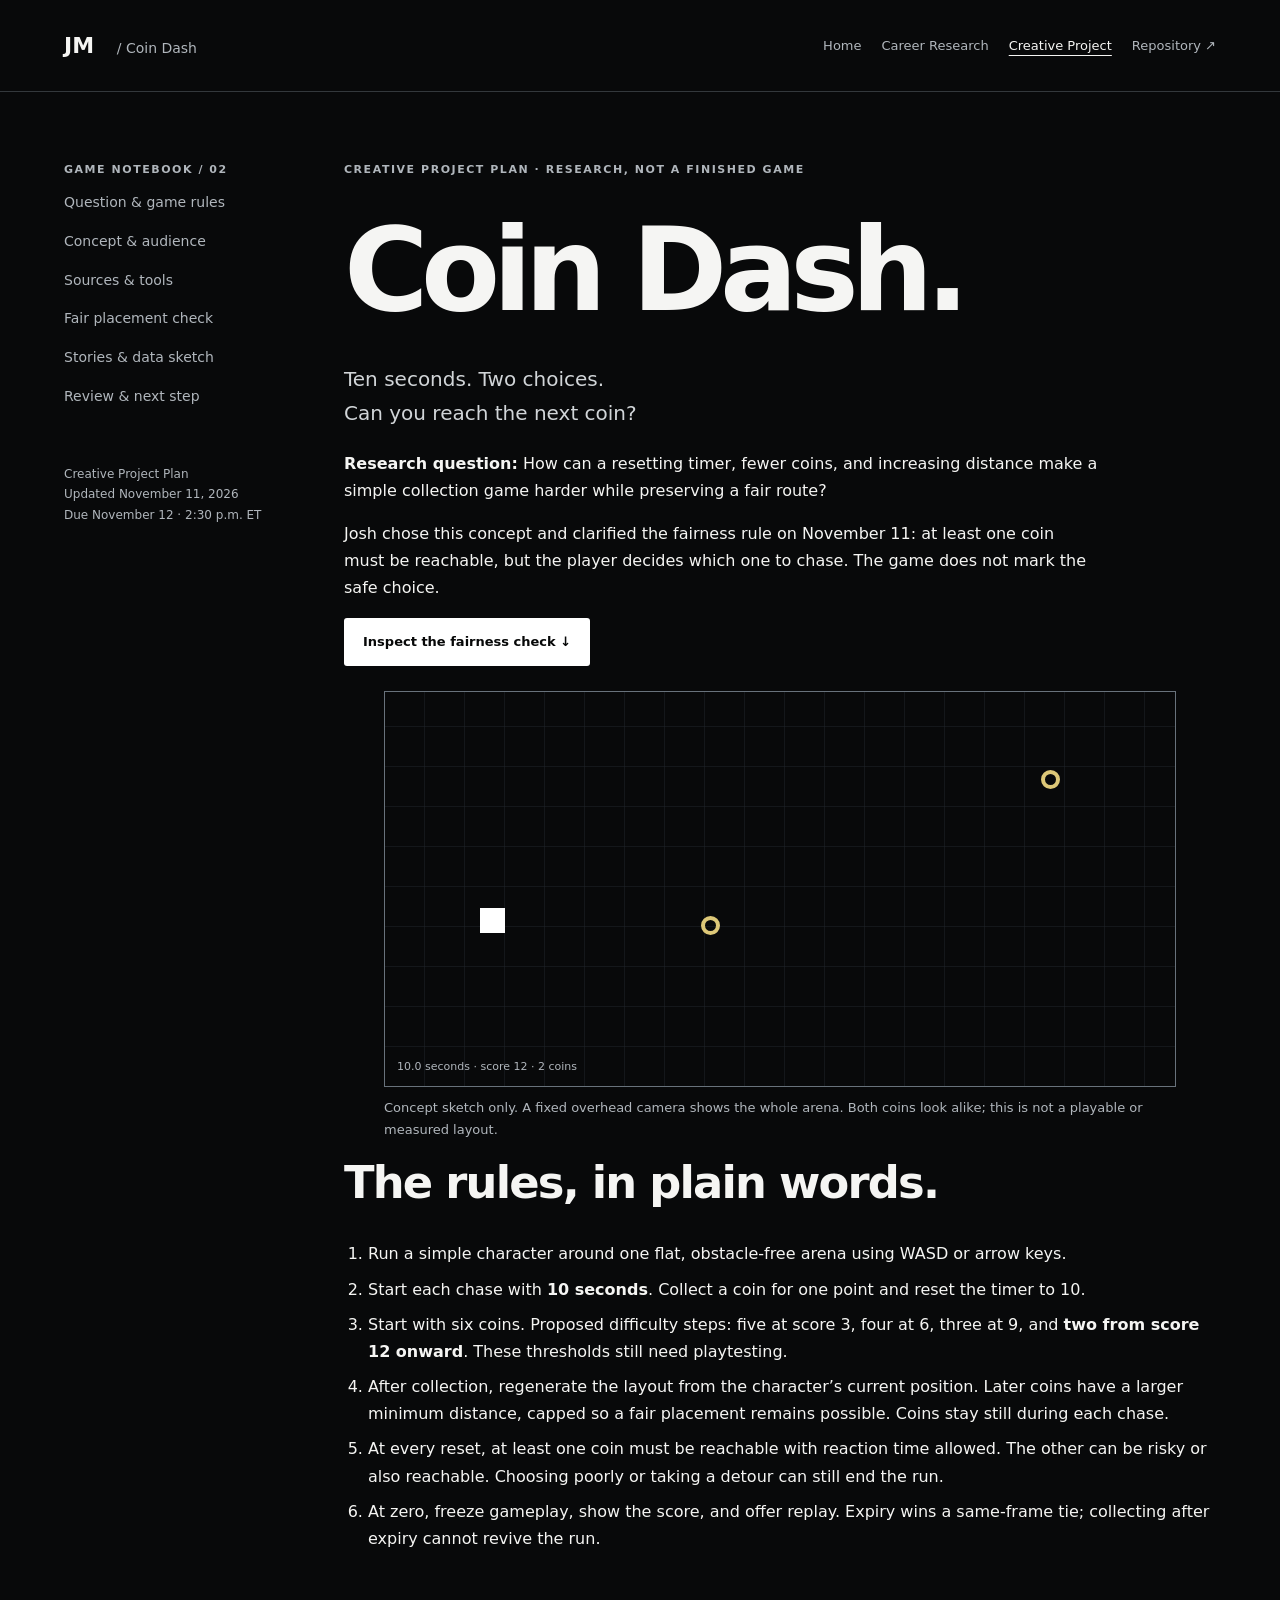
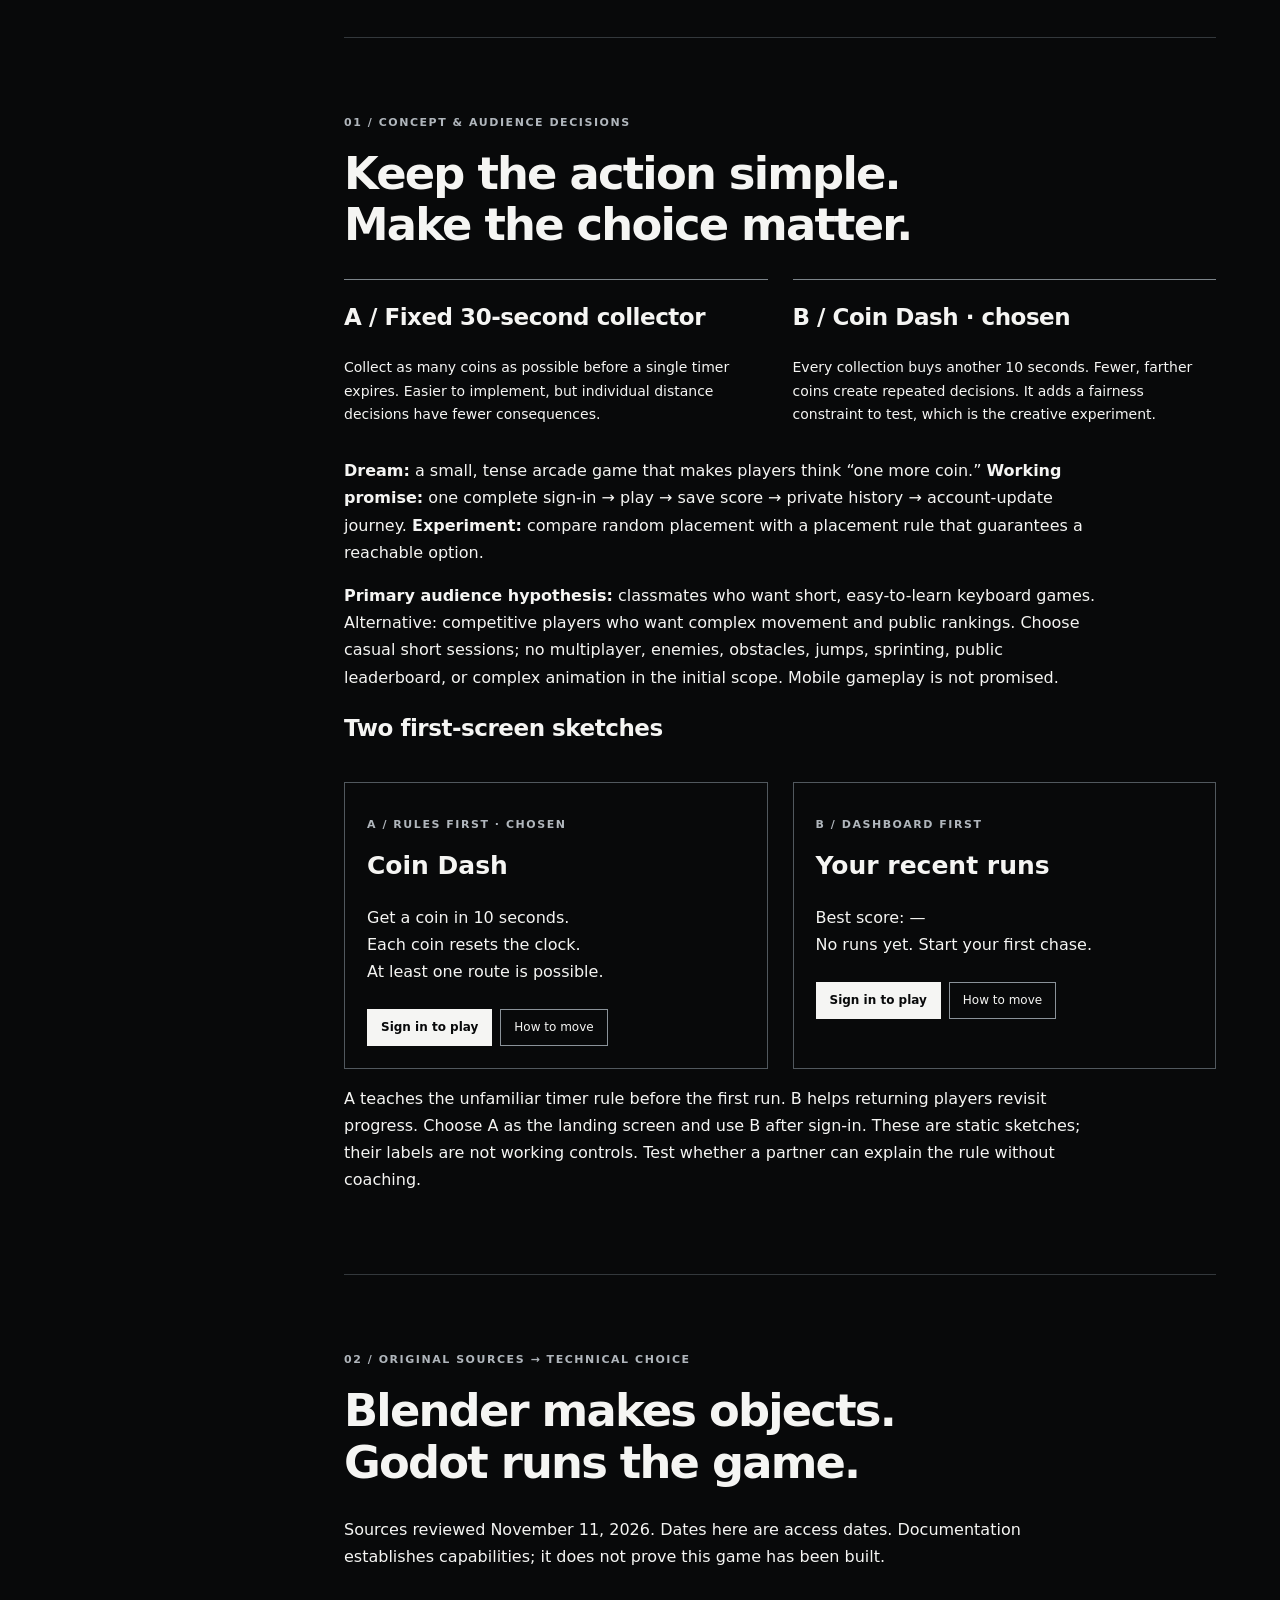
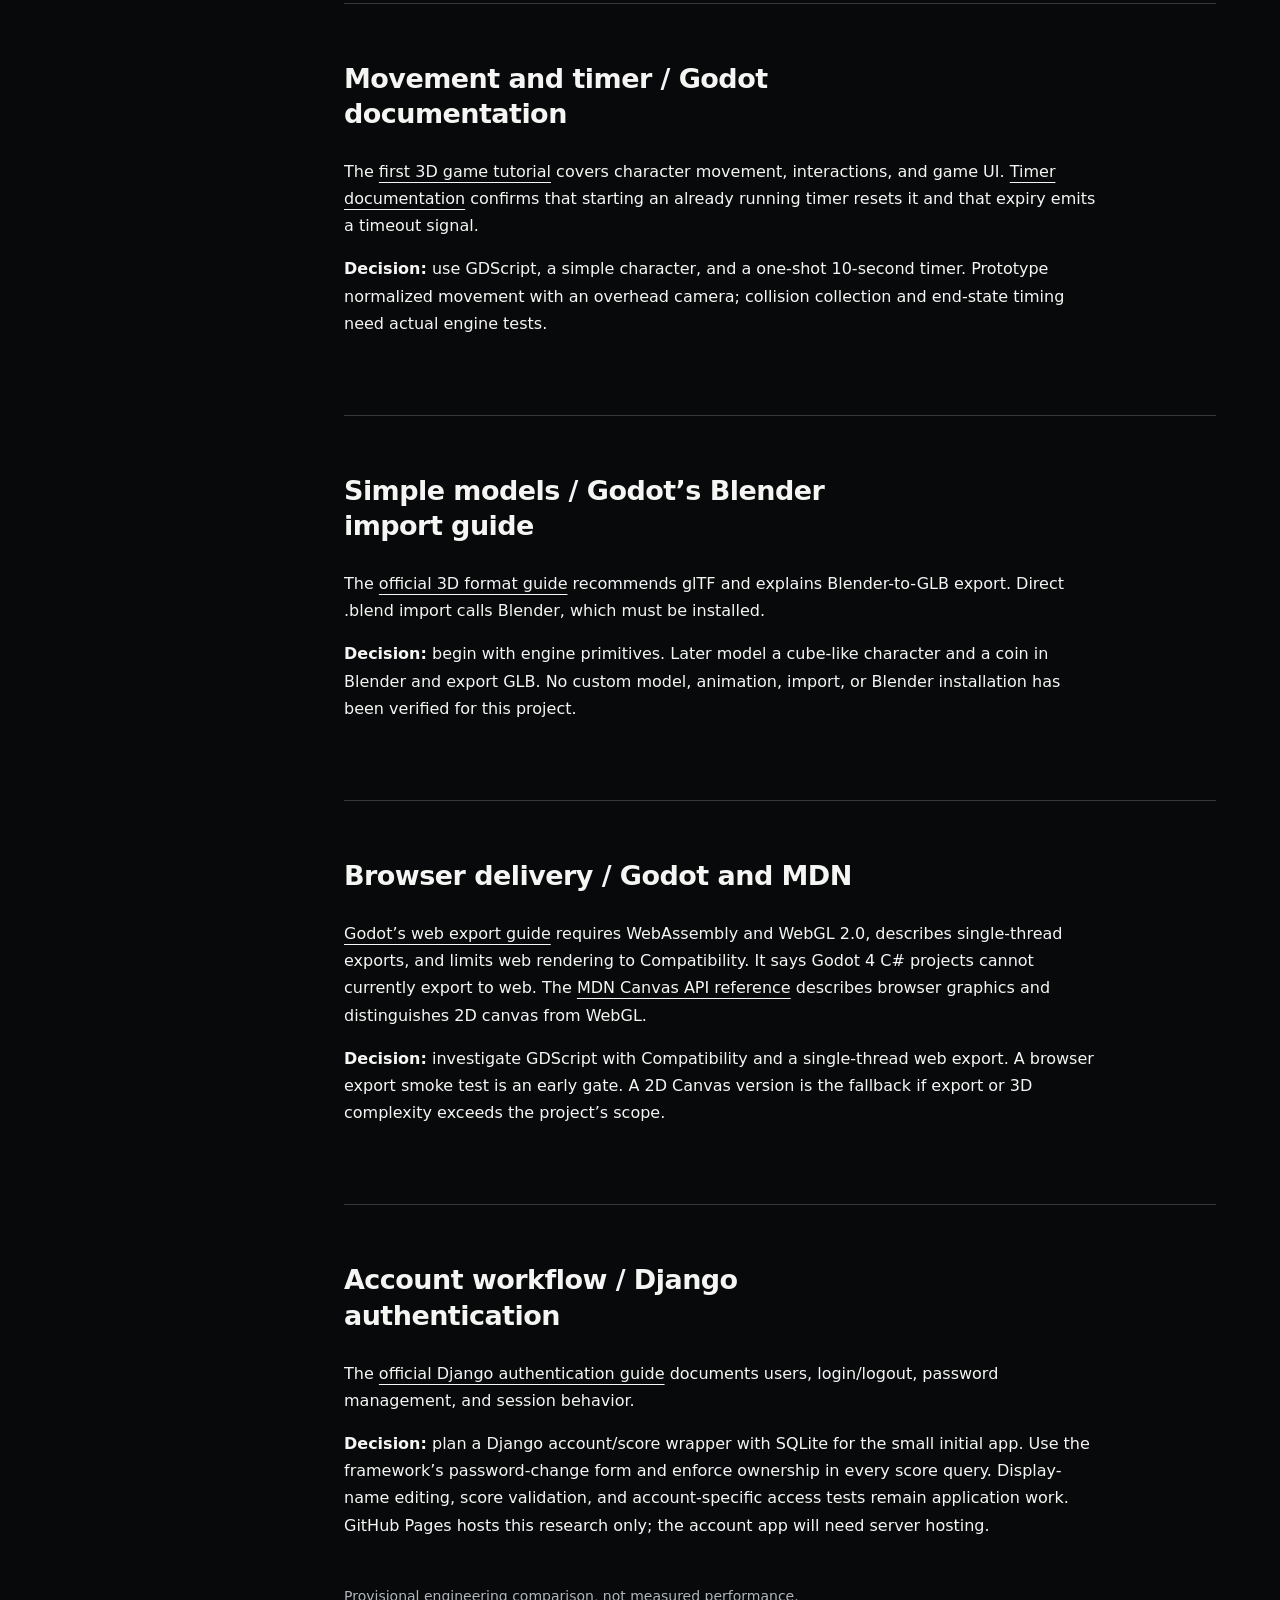
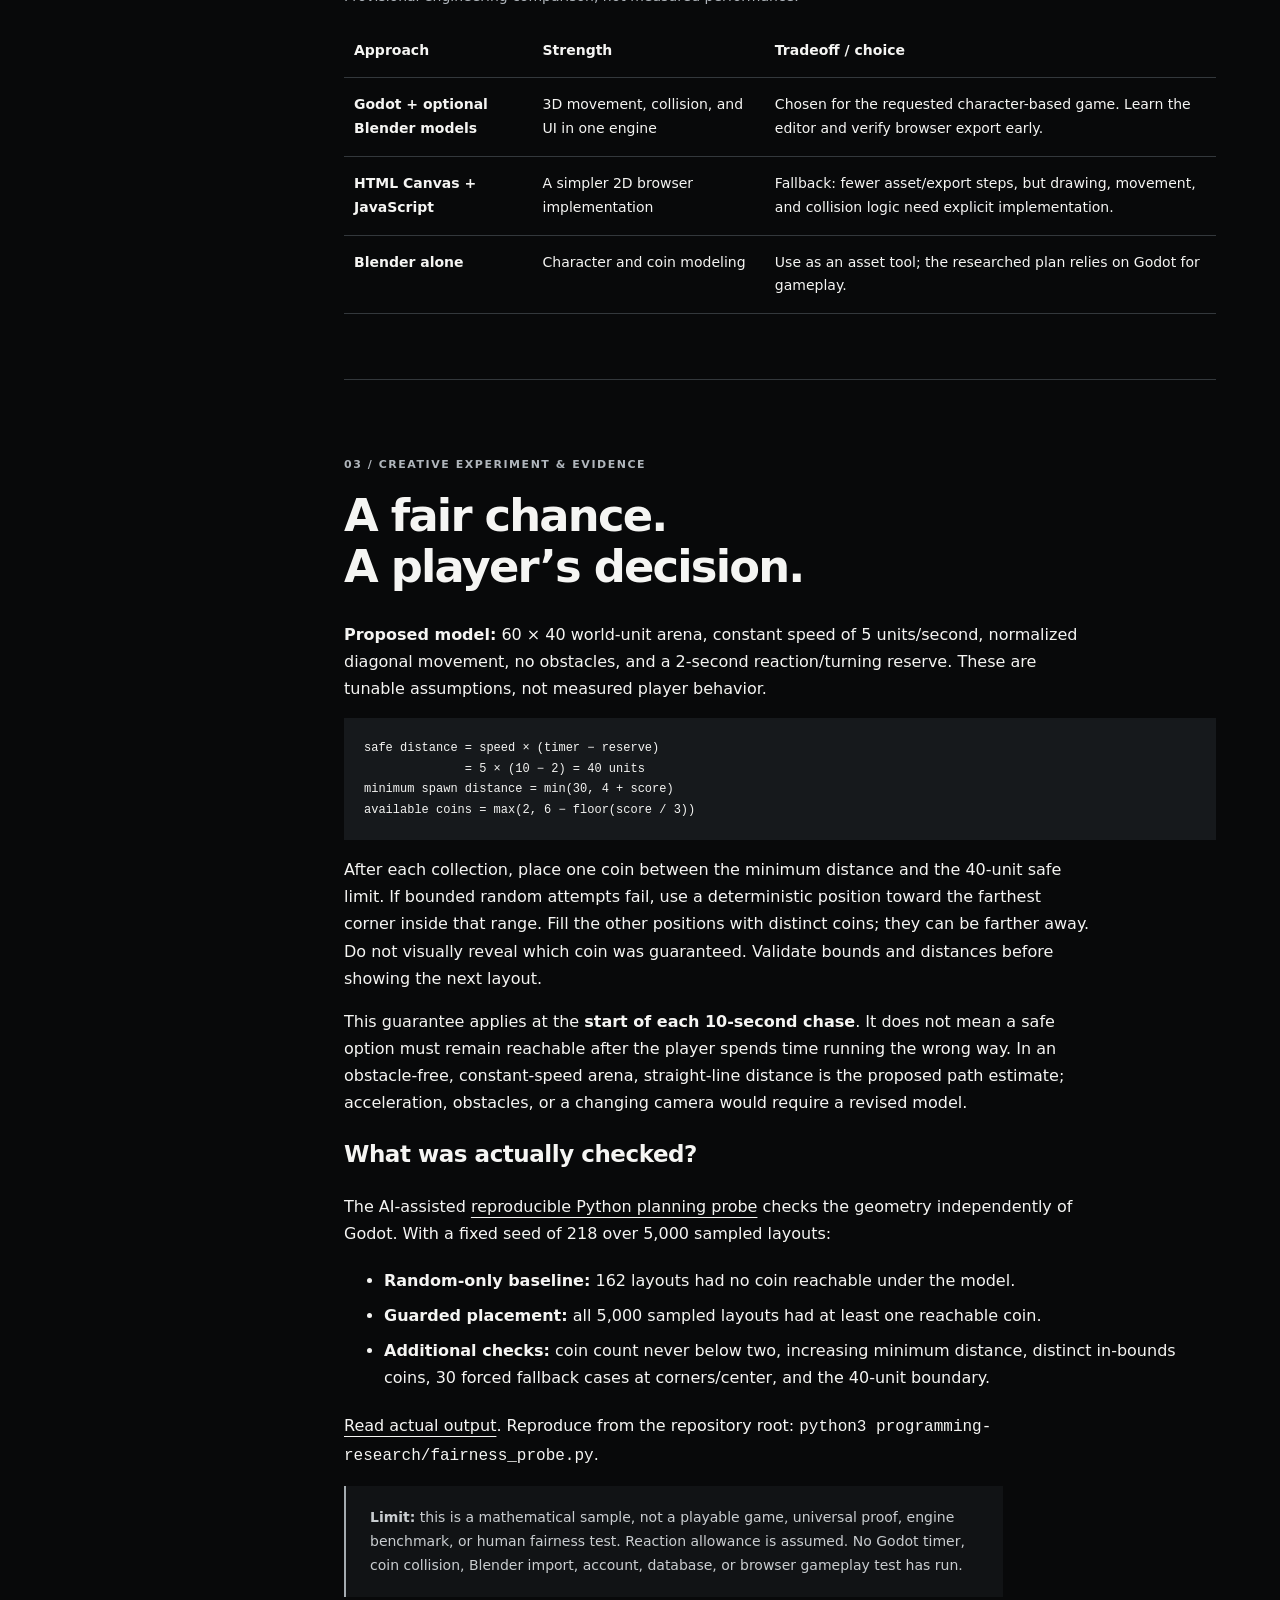
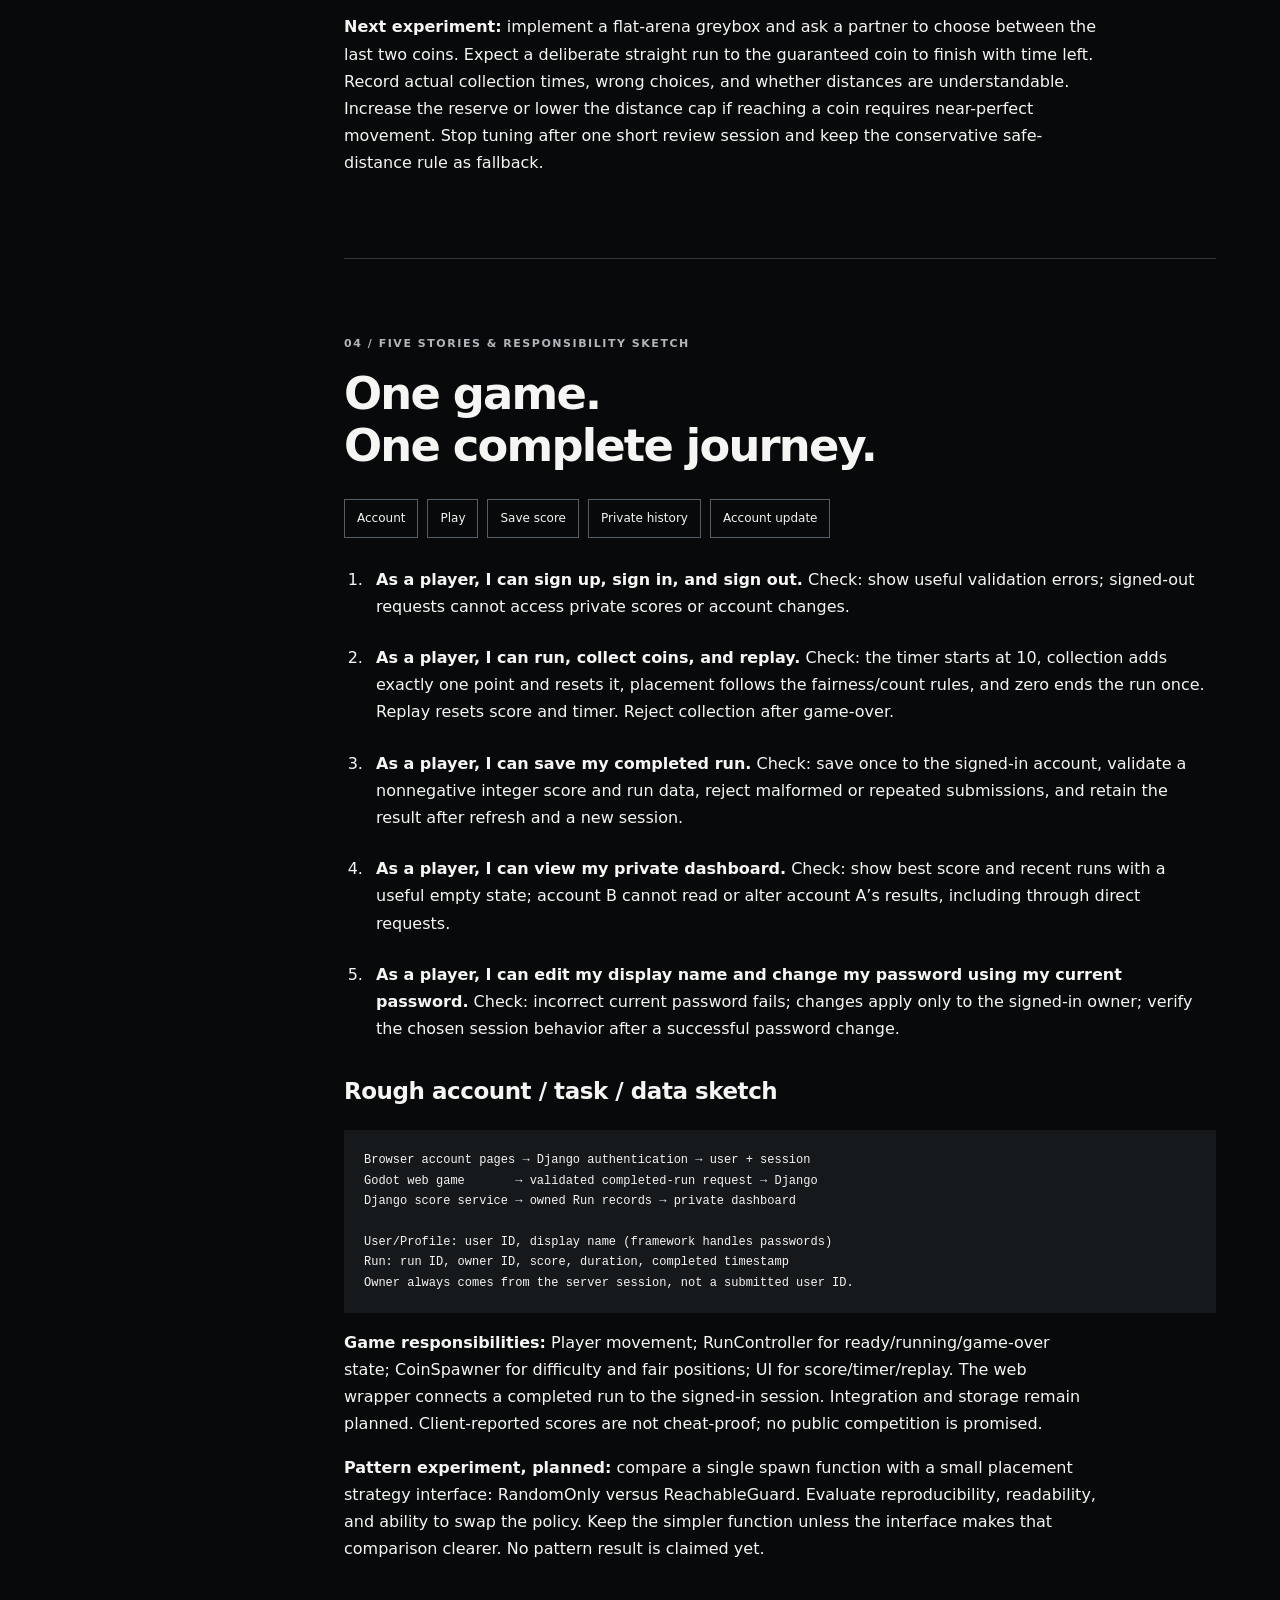
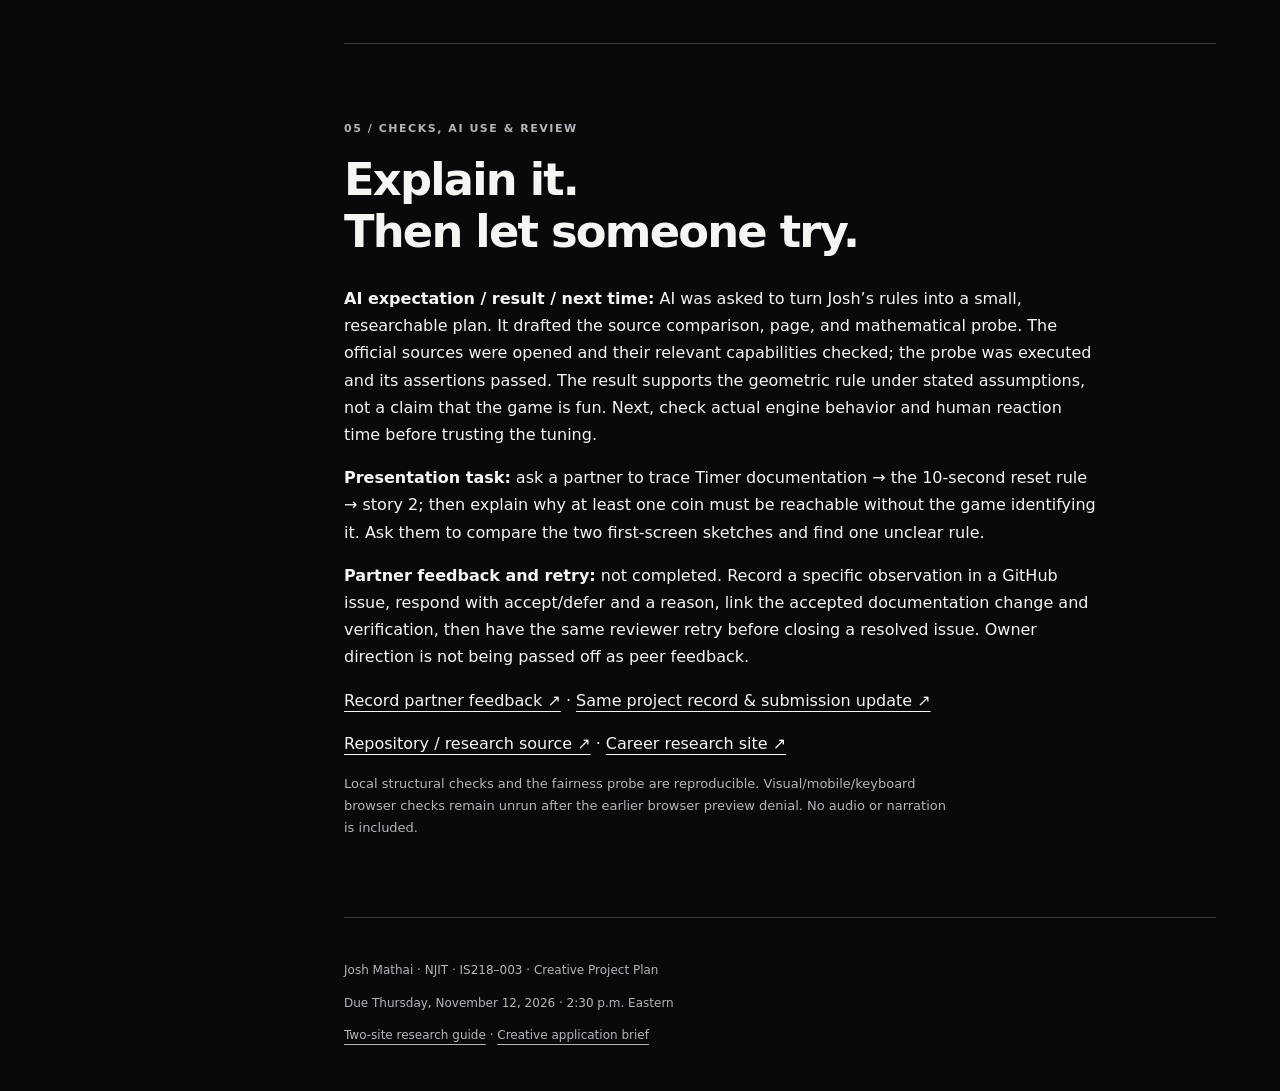
==== commit 047d7659: "Add a separate Creative Project navigation tab for Coin Dash" ====
--- a/programming-research/index.html
+++ b/programming-research/index.html
@@ -10,7 +10,7 @@
 </style></head>
 <body>
 <a class="skip" href="#main">Skip to Coin Dash plan</a>
-<header><a class="wordmark" href="../index.html">JM <span>/ Programming research</span></a><a href="../research/">Career research ↗</a></header>
+<header><a class="wordmark" href="../index.html">JM <span>/ Coin Dash</span></a><nav class="project-nav" aria-label="Main navigation"><a href="../index.html">Home</a><a href="../research/">Career Research</a><a href="./" aria-current="page">Creative Project</a><a href="https://github.com/JoshMathai/The-Career-Engineered-Portfolio">Repository ↗</a></nav></header>
 <div class="shell"><aside><p class="eyebrow">Game notebook / 02</p><nav aria-label="Coin Dash research"><a href="#question">Question & game rules</a><a href="#choice">Concept & audience</a><a href="#sources">Sources & tools</a><a href="#fairness">Fair placement check</a><a href="#plan">Stories & data sketch</a><a href="#review">Review & next step</a></nav><p class="aside-note">Creative Project Plan<br>Updated November 11, 2026<br>Due November 12 · 2:30 p.m. ET</p></aside>
 <main id="main">
 <section class="hero" id="question"><p class="eyebrow">Creative Project Plan · research, not a finished game</p><h1>Coin Dash.</h1><p class="intro">Ten seconds. Two choices.<br>Can you reach the next coin?</p><p><strong>Research question:</strong> How can a resetting timer, fewer coins, and increasing distance make a simple collection game harder while preserving a fair route?</p><p>Josh chose this concept and clarified the fairness rule on November 11: at least one coin must be reachable, but the player decides which one to chase. The game does not mark the safe choice.</p><a class="button" href="#fairness">Inspect the fairness check ↓</a>
--- a/research/research.css
+++ b/research/research.css
@@ -1 +1,3 @@
 :root{color-scheme:dark;--bg:#08090a;--panel:#111315;--line:#33383c;--text:#f5f5f3;--muted:#b0b6bc}*{box-sizing:border-box}html{scroll-behavior:smooth;scroll-padding-top:24px}body{margin:0;background:var(--bg);color:var(--text);font:16px/1.7 system-ui,-apple-system,BlinkMacSystemFont,"Segoe UI",sans-serif}a{color:inherit;text-underline-offset:5px}a:hover{text-decoration-thickness:2px}a:focus-visible,summary:focus-visible{outline:3px solid white;outline-offset:6px}.skip{position:absolute;left:20px;top:-100px;padding:12px;background:white;color:black;z-index:10}.skip:focus{top:12px}header{max-width:1400px;margin:auto;padding:27px 5%;display:flex;align-items:center;justify-content:space-between;border-bottom:1px solid var(--line);gap:20px;font-size:14px}.wordmark{text-decoration:none;font-size:22px;font-weight:750}.wordmark span{font-size:14px;font-weight:400;color:var(--muted);margin-left:15px}.shell{max-width:1400px;padding:0 5%;margin:auto;display:grid;grid-template-columns:225px minmax(0,1fr);gap:55px}aside{position:sticky;top:25px;align-self:start;padding-top:58px}nav{display:grid;gap:15px}nav a{font-size:14px;text-decoration:none;color:var(--muted)}nav a:hover{color:white}.eyebrow{text-transform:uppercase;letter-spacing:.14em;font-size:11px;font-weight:700;color:var(--muted)}.aside-note{margin-top:55px;color:var(--muted);font-size:12px}main{min-width:0}section{padding:65px 0;border-bottom:1px solid var(--line)}.hero{padding-top:58px}h1{font-size:clamp(60px,7.5vw,105px);line-height:1.02;letter-spacing:-.065em;font-weight:600;margin:32px 0}h1 span{color:var(--muted)}h2{font-size:clamp(30px,3.5vw,46px);line-height:1.15;letter-spacing:-.04em;font-weight:550;margin:15px 0 28px}h3{font-size:23px;line-height:1.3;letter-spacing:-.02em;font-weight:550}p{max-width:74ch}.intro{max-width:53ch;font-size:20px;color:#d1d5d8}.hero-bottom{display:flex;justify-content:space-between;align-items:center;margin-top:40px;gap:25px}.hero-bottom p{color:var(--muted);font-size:12px}.button{display:inline-block;background:white;color:#070808;text-decoration:none;padding:13px 19px;font-size:13px;font-weight:650;border-radius:3px}.note{padding:20px 24px;border-left:2px solid #a4abb0;background:var(--panel);color:#c9cdd0;font-size:14px}.role{padding:30px 0;border-top:1px solid var(--line);margin-top:32px}.role h3{font-size:27px;max-width:29ch}.role-top{display:flex;justify-content:space-between;align-items:center}.tag{font-size:11px;letter-spacing:.08em;text-transform:uppercase;border:1px solid var(--line);padding:5px 9px}.number{font-size:30px;color:#939ba1;font-weight:300}.metadata{color:var(--muted);font-size:14px}ol{padding-left:24px}li{padding:4px 0}dl{display:grid;grid-template-columns:130px minmax(0,1fr);gap:15px;font-size:14px;margin:25px 0}dt{color:var(--muted)}dd{margin:0}.role>a{font-size:13px}details{padding:20px;background:var(--panel)}summary{cursor:pointer;font-weight:600}.comparison,.options{display:grid;grid-template-columns:1fr 1fr;gap:25px}.comparison article{border-top:1px solid #7c848a}.comparison p{font-size:14px}.section-heading{margin-bottom:30px}blockquote{margin:30px 0;padding:0 0 0 25px;border-left:2px solid white;font-size:23px;line-height:1.45}.option{padding:25px;border:1px solid #5c6369;margin:15px 0}.option h4{font-size:29px;margin:20px 0 5px;line-height:1.15}.option p{font-size:14px}.sample-project{font-size:15px;border-top:1px solid #51585e;padding:20px 0;margin-top:25px}.sample-project span{display:block;color:var(--muted);font-size:11px}.option .button{font-size:11px;padding:11px}.option-b{background:#1b1c1e}.option-b h4{font:italic 42px/1.1 Georgia,serif;margin-top:48px}.option-b .sample-project{margin-top:38px}.stories li{padding:12px 0 12px 8px}.checks{padding-left:22px}.checks li{margin:12px 0}.review-task{border:1px solid var(--line);padding:10px 25px;margin-top:30px}.review-task p{font-size:14px}.next h2{font-size:clamp(38px,5vw,65px)}.next .button{margin-right:15px}footer{padding:30px 0 50px;font-size:12px;color:var(--muted)}@media(max-width:900px){.shell{grid-template-columns:160px minmax(0,1fr);gap:30px}.comparison,.options{grid-template-columns:1fr}.option-b h4{margin-top:20px}}@media(max-width:640px){header{padding:20px 6%}.wordmark span{display:none}.shell{display:block;padding:0 6%}aside{position:static;padding-top:20px}aside>.eyebrow,.aside-note{display:none}nav{display:flex;overflow:auto;gap:20px;padding-bottom:18px;border-bottom:1px solid var(--line)}nav a{flex:none;font-size:12px}.hero{padding-top:30px}h1{font-size:64px}.intro{font-size:18px}.hero-bottom{align-items:start;flex-direction:column;gap:10px}.hero-bottom p{margin-top:0}section{padding:45px 0}dl{grid-template-columns:1fr;gap:7px}dd{margin-bottom:12px}.role h3{font-size:25px}blockquote{font-size:20px}}@media(prefers-reduced-motion:reduce){html{scroll-behavior:auto}}
+/* Shared navigation keeps the two Plan assignments directly accessible. */
+header{flex-wrap:wrap}.project-nav{display:flex;flex-wrap:wrap;gap:12px 20px;max-width:100%;padding-bottom:0;border:0;overflow:visible}.project-nav a{font-size:13px;text-decoration:none;color:var(--muted)}.project-nav a[aria-current="page"]{color:var(--text);text-decoration:underline;text-underline-offset:5px}.project-nav a:hover{color:var(--text)}
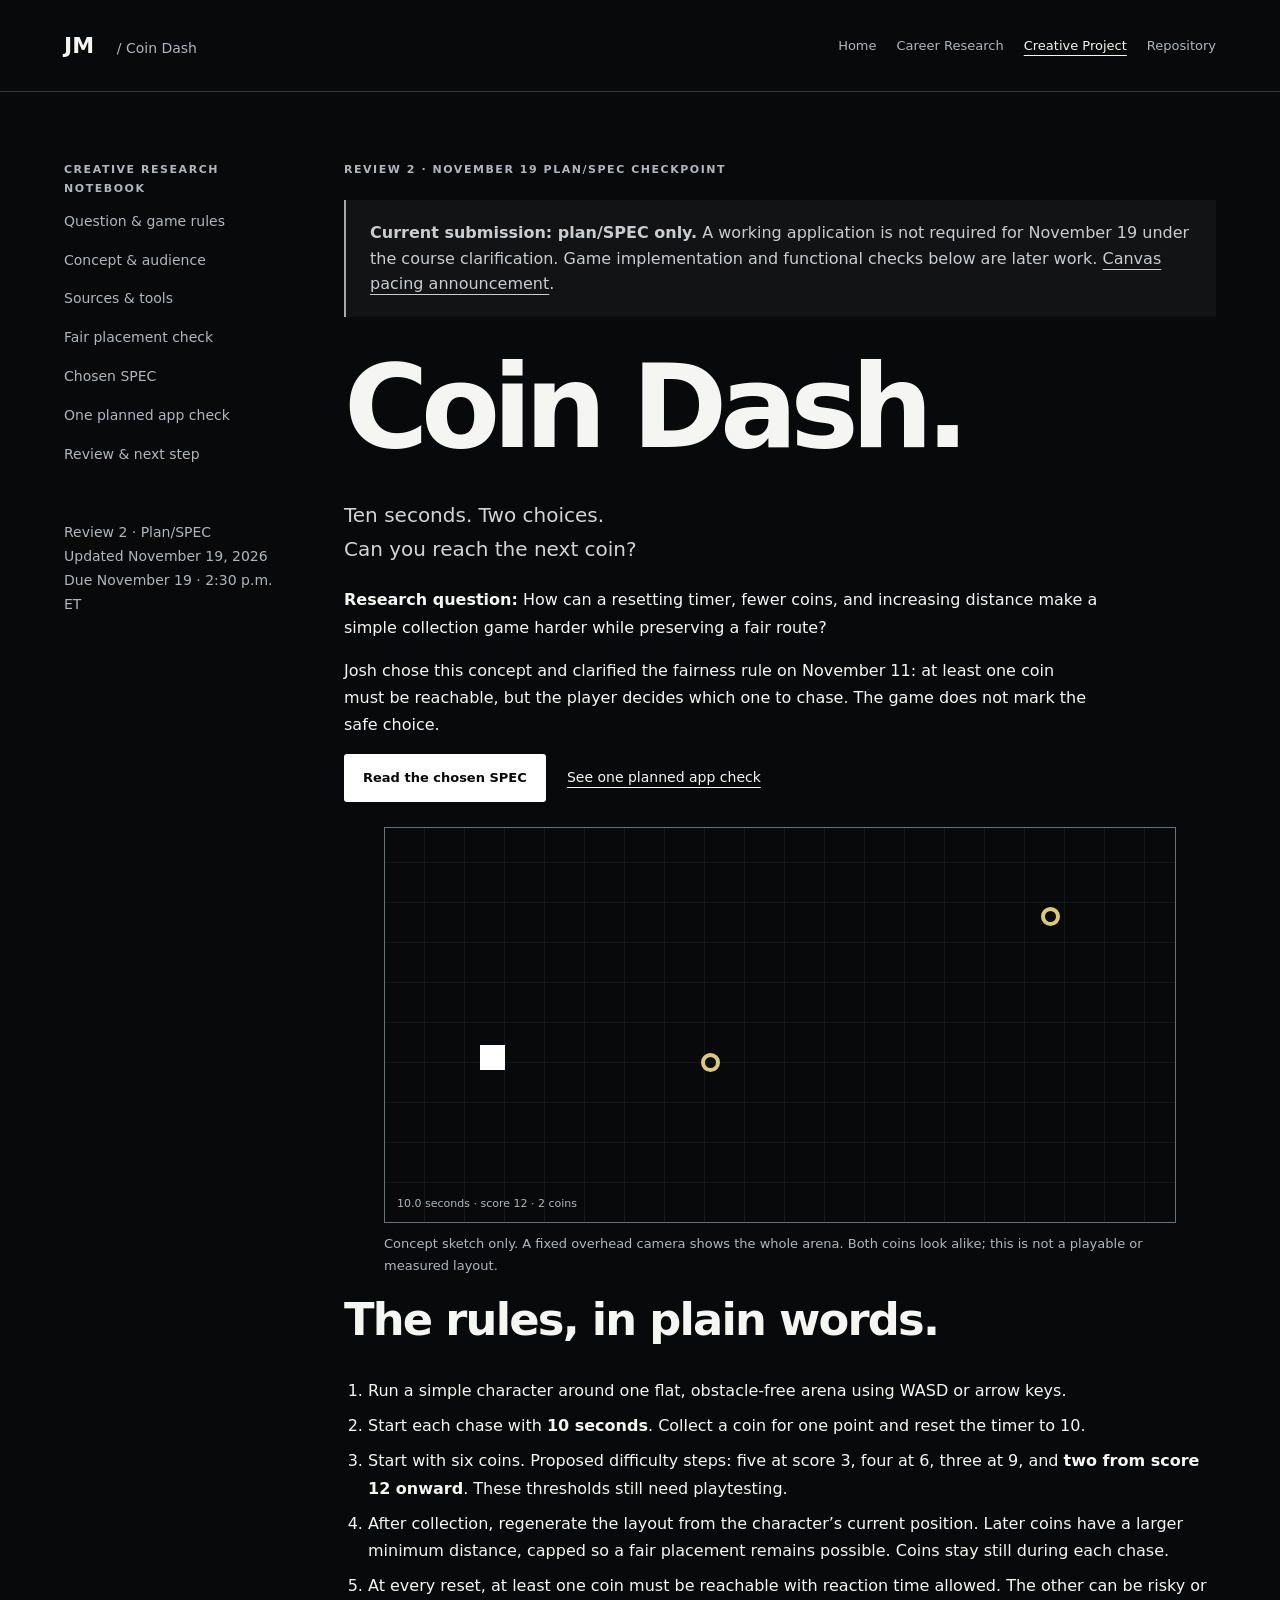
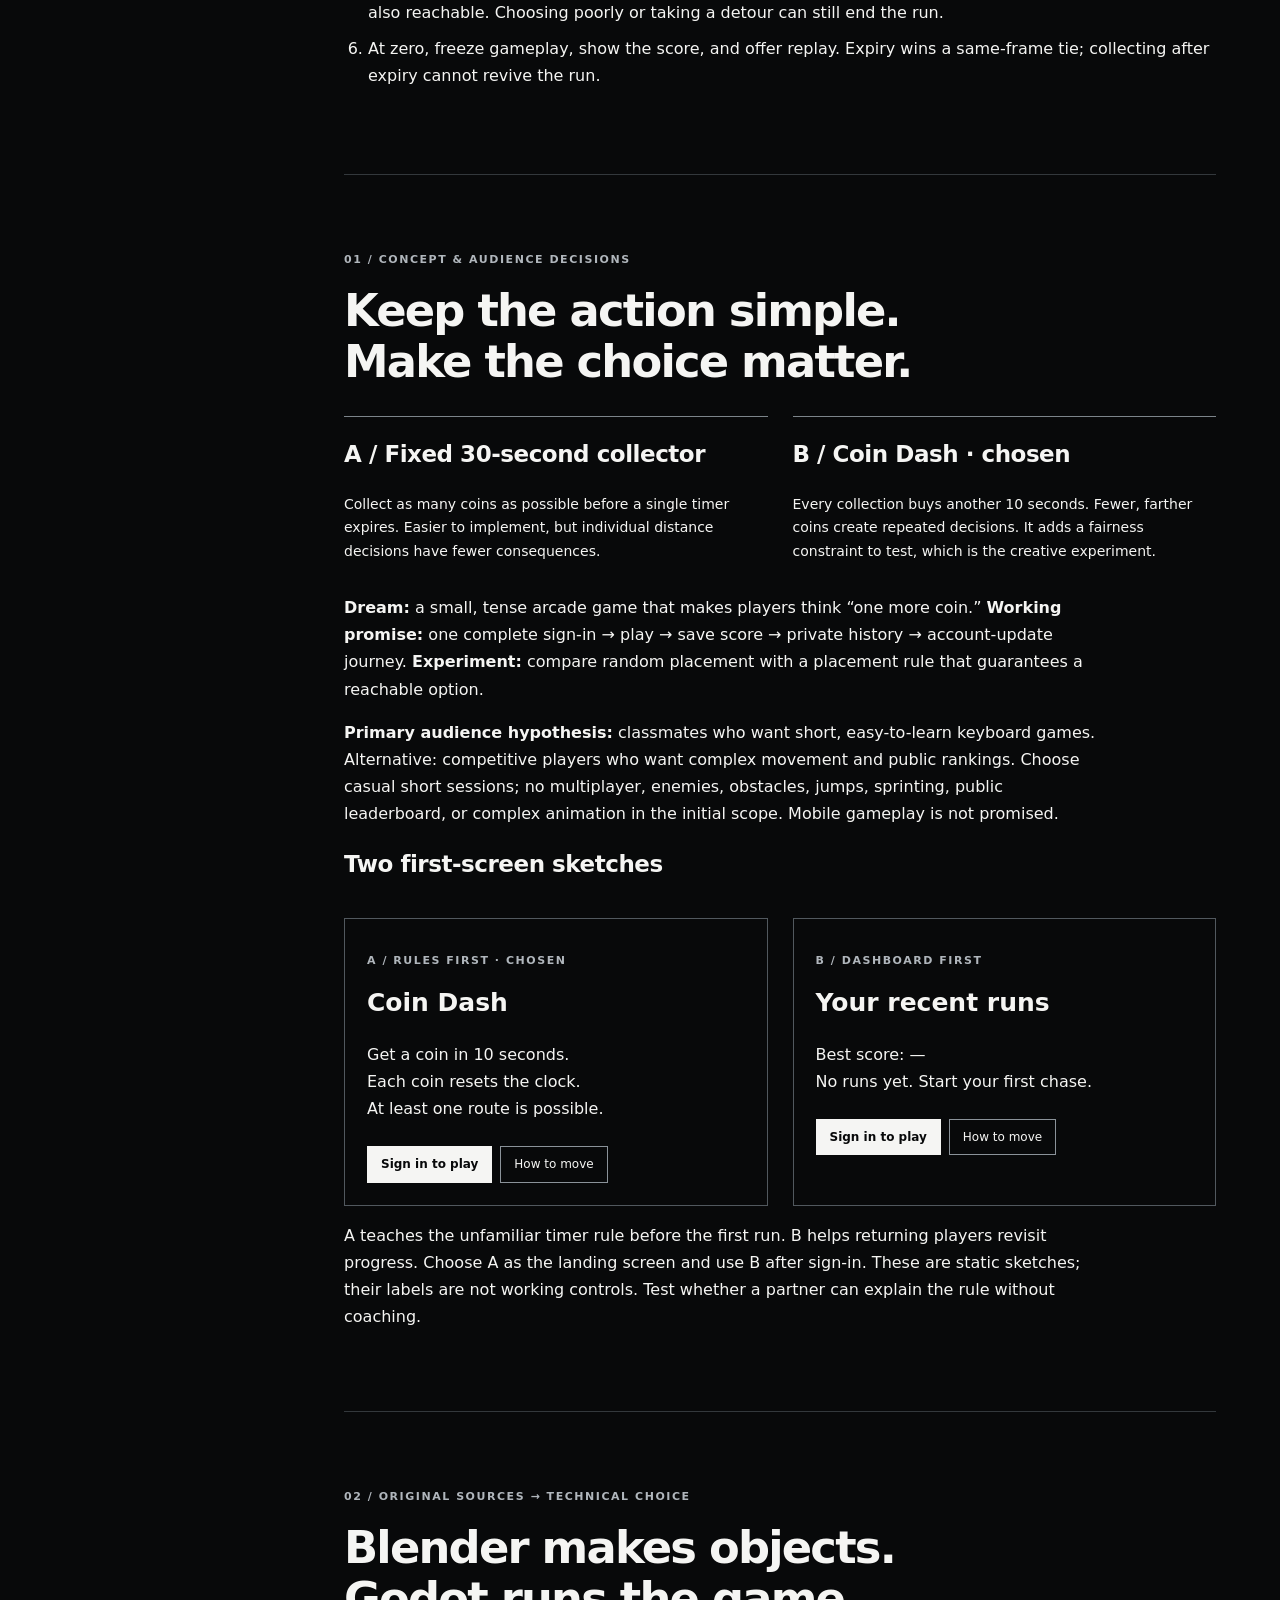
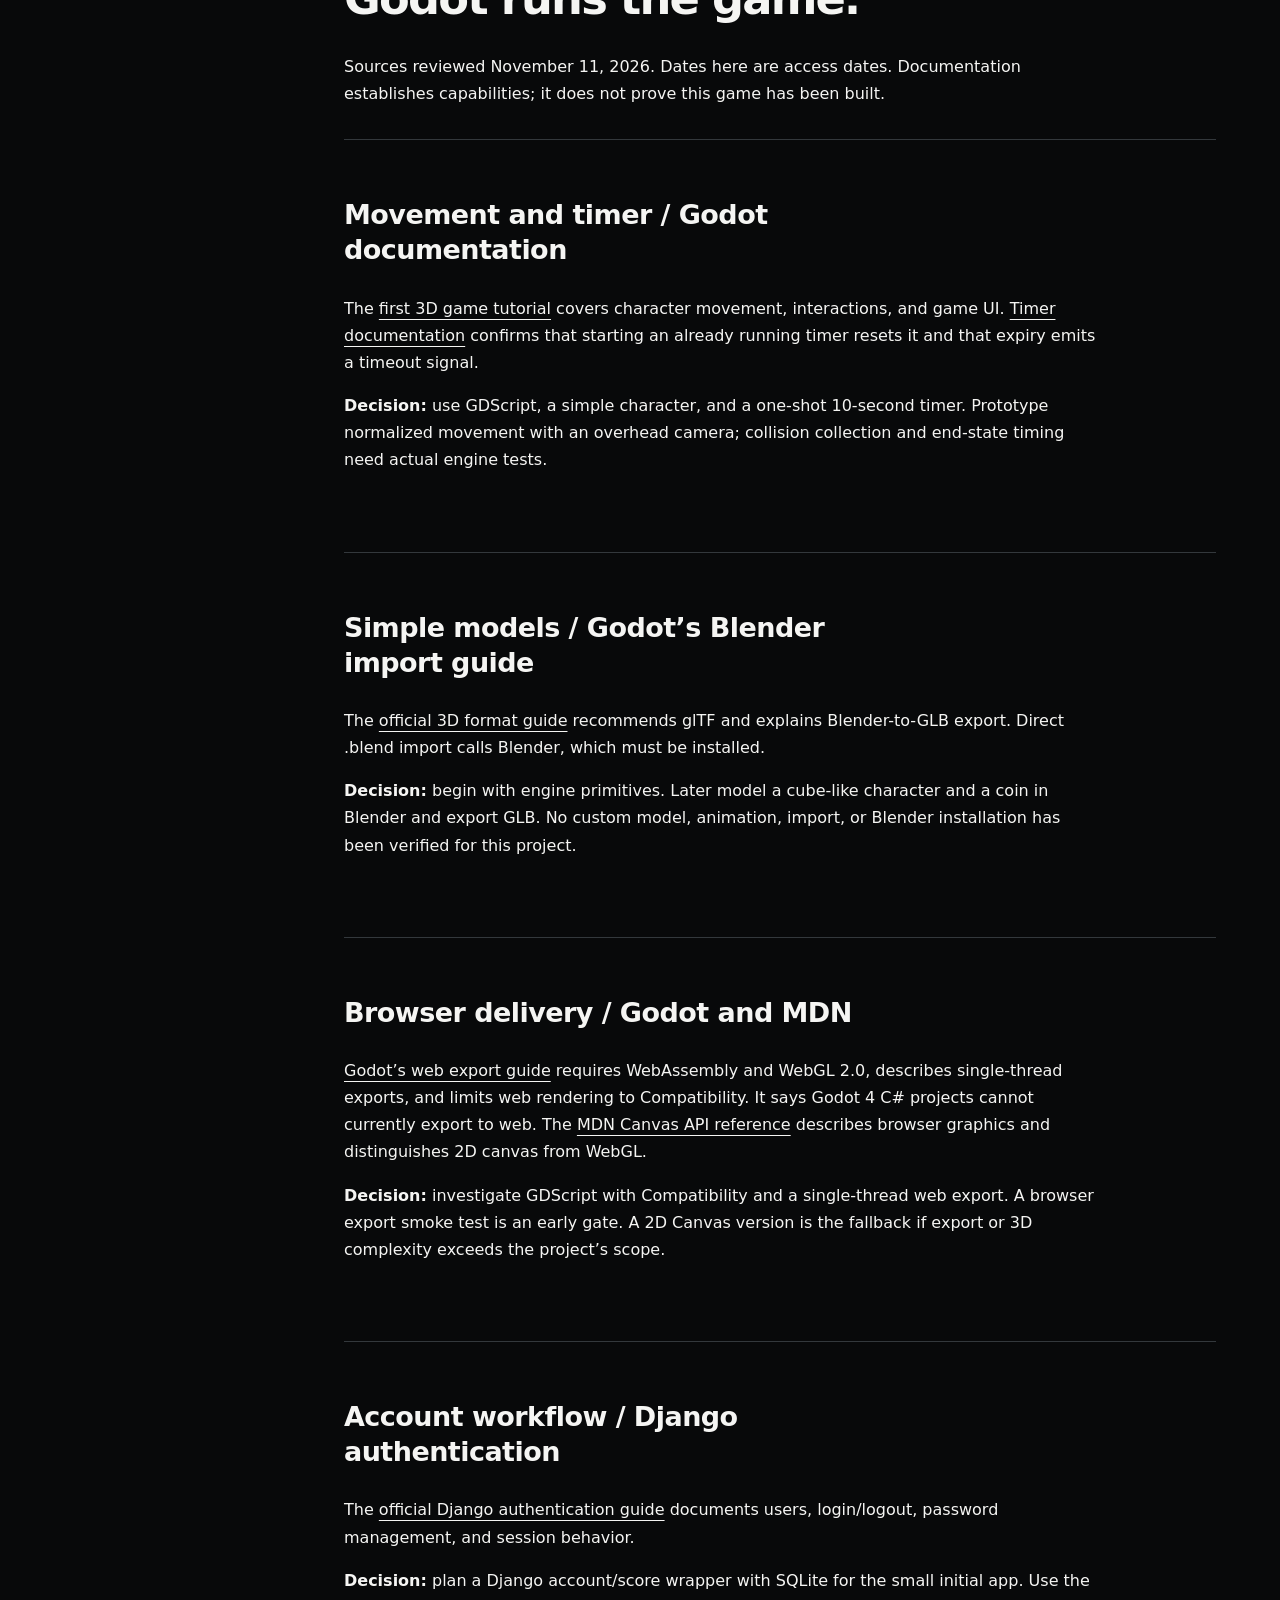
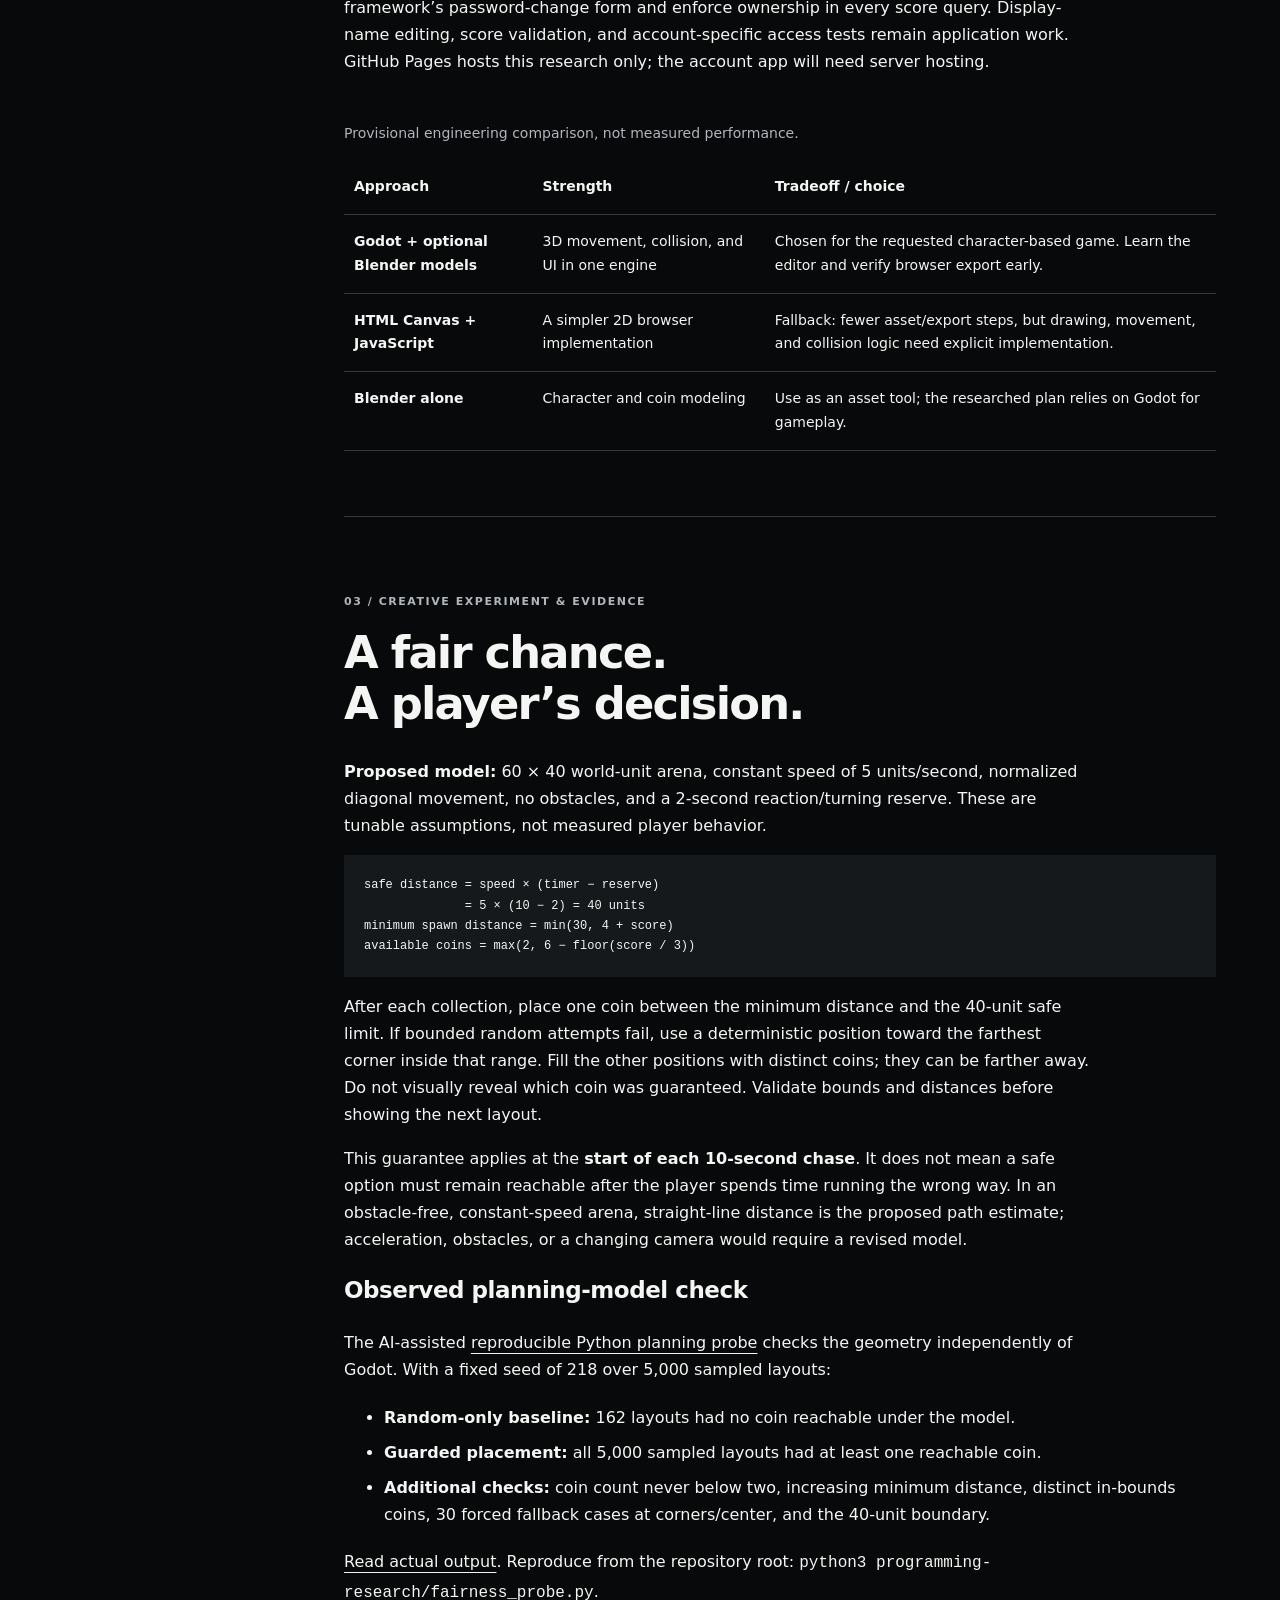
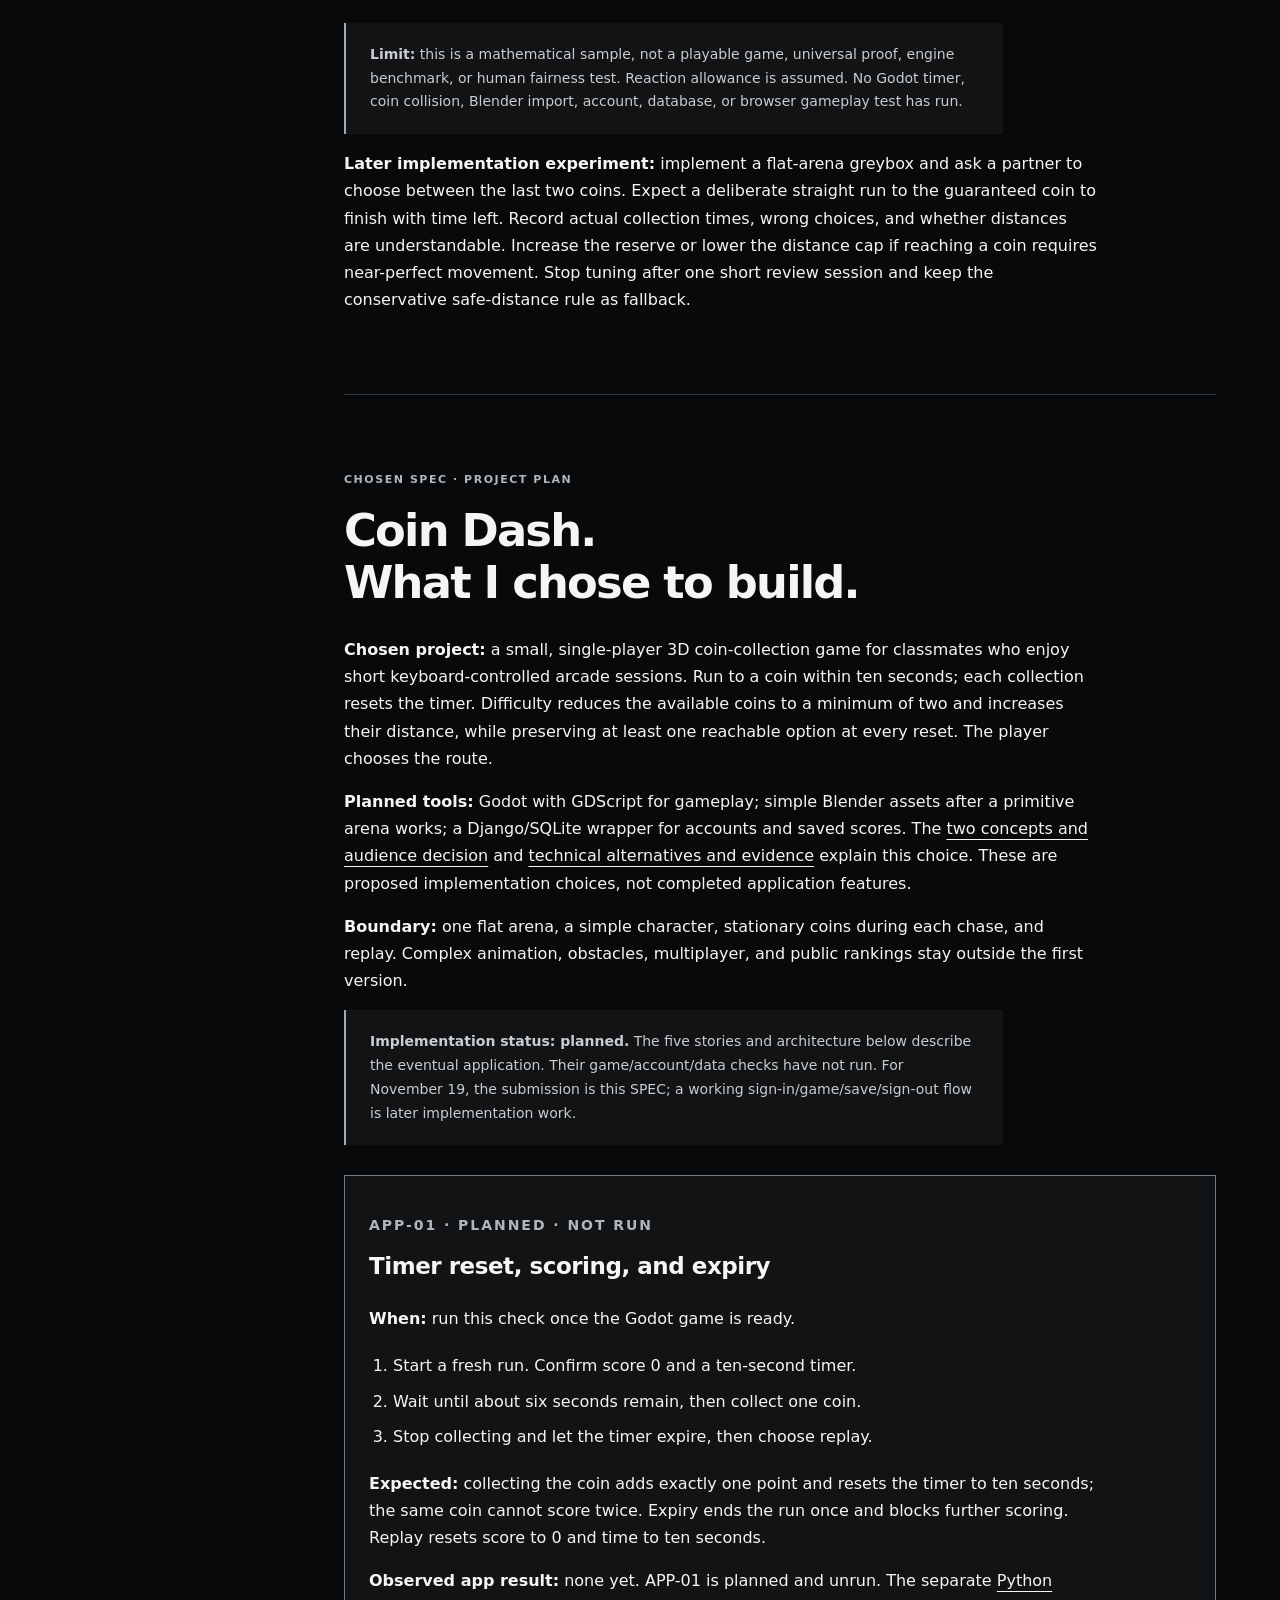
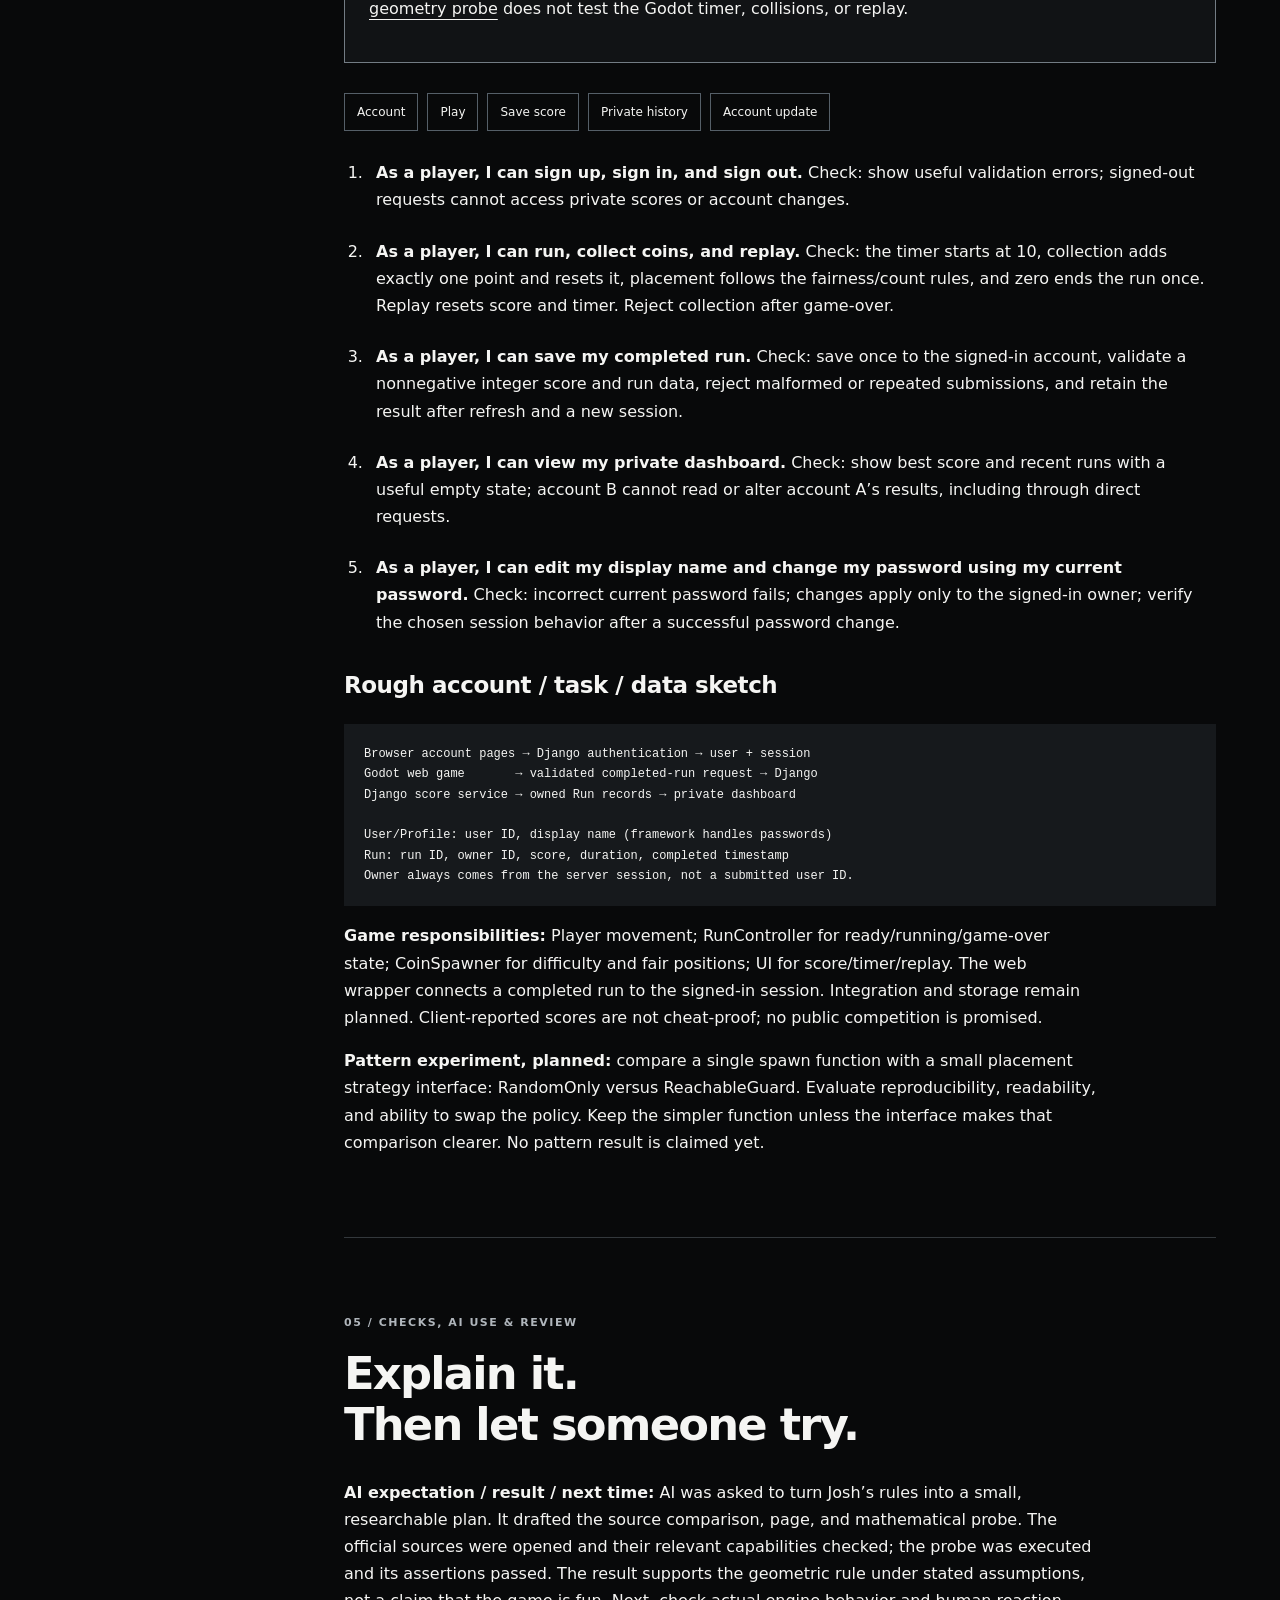
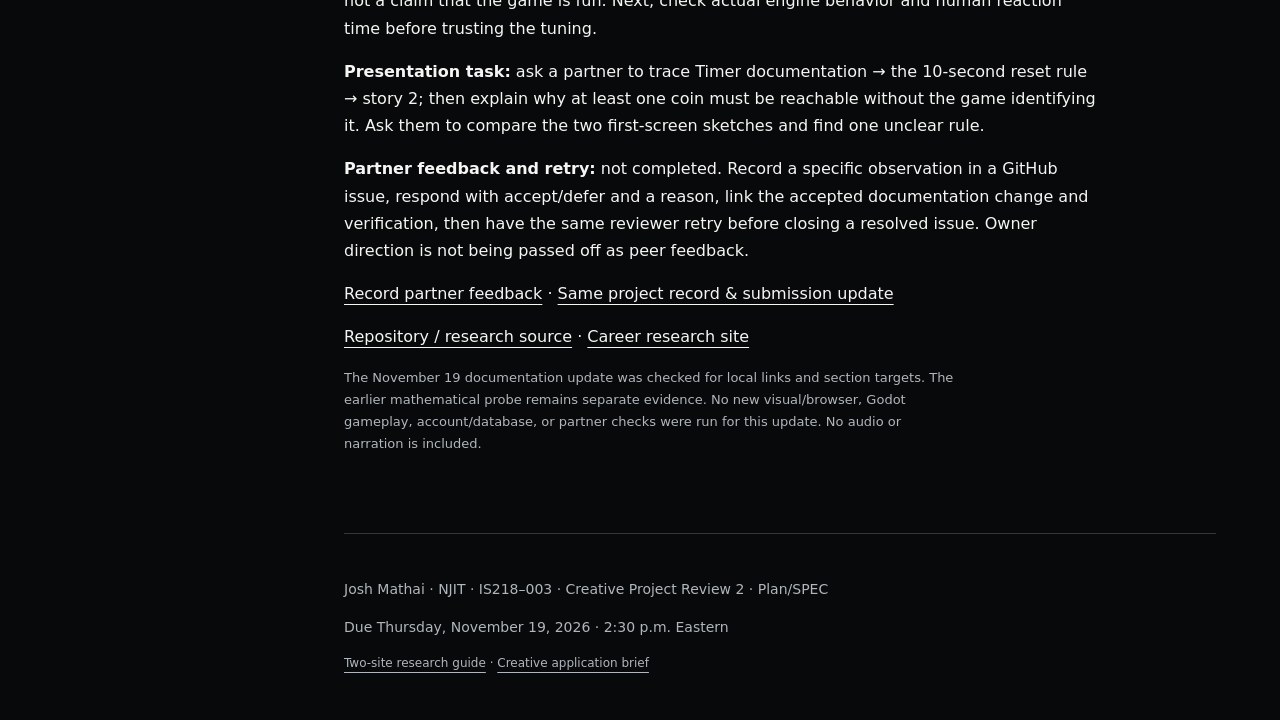
==== commit ec0de02f: "Clarify November 19 Coin Dash plan-only checkpoint and named planned app check" ====
--- a/programming-research/index.html
+++ b/programming-research/index.html
@@ -2,18 +2,19 @@
 <html lang="en">
 <head>
 <meta charset="utf-8"><meta name="viewport" content="width=device-width,initial-scale=1">
-<title>Coin Dash — Creative Project Plan | Josh Mathai</title>
-<meta name="description" content="Coin Dash research and plan: a 10-second coin-collection game, fair placement experiment, Godot and Blender tool comparison, and account journey.">
+<title>Coin Dash — Review 2 Plan/SPEC | Josh Mathai</title>
+<meta name="description" content="Coin Dash project SPEC for the November 19 plan checkpoint: chosen game, Godot and Blender approach, future account journey, and one clearly labeled planned app check.">
 <link rel="stylesheet" href="../research/research.css">
 <style>
 h1{font-size:clamp(66px,9vw,120px)}code,pre{font-family:ui-monospace,monospace}pre{padding:20px;background:#16191c;overflow:auto;font-size:12px}table{width:100%;border-collapse:collapse;font-size:14px}th,td{text-align:left;vertical-align:top;padding:15px 10px;border-bottom:1px solid #33383c}.table-wrap{overflow:auto}caption{text-align:left;color:#b0b6bc;margin-bottom:15px}.arena{position:relative;aspect-ratio:2/1;margin:25px 0 10px;border:1px solid #68727b;background:repeating-linear-gradient(0deg,transparent,transparent 39px,#20262b 40px),repeating-linear-gradient(90deg,transparent,transparent 39px,#20262b 40px)}.player{position:absolute;left:12%;top:55%;width:25px;height:25px;background:white}.coin{position:absolute;top:57%;left:40%;width:19px;height:19px;border:4px solid #ddc878;border-radius:50%}.coin.far{left:83%;top:20%}.arena-label{position:absolute;bottom:9px;left:12px;color:#b0b6bc;font-size:11px}.small{font-size:13px;color:#b0b6bc}.screen{border:1px solid #51585e;padding:22px;margin-top:15px}.screen h4{font-size:25px;margin:5px 0}.fake-button{display:inline-block;padding:8px 14px;background:#f5f5f3;color:#08090a;font-size:12px;font-weight:650;margin:8px 8px 0 0}.outline-label{border:1px solid #8a9299;padding:7px 13px;font-size:12px;display:inline-block}.stage-path{display:flex;flex-wrap:wrap;gap:9px;font-size:12px}.stage-path span{padding:8px 12px;border:1px solid #555f68}
+.checkpoint-note{font-size:1rem;line-height:1.6;margin:20px 0 30px}.planned-check{margin:30px 0;padding:24px;border:1px solid #737c84;background:#111315}.planned-check .eyebrow{font-size:.875rem}.planned-check h3{margin-top:8px}.spec-check-link{display:inline-block;margin:12px 0 0 16px;font-size:.875rem}#planned-check{scroll-margin-top:24px}.aside-note,footer p{font-size:.875rem}
 </style></head>
 <body>
 <a class="skip" href="#main">Skip to Coin Dash plan</a>
-<header><a class="wordmark" href="../index.html">JM <span>/ Coin Dash</span></a><nav class="project-nav" aria-label="Main navigation"><a href="../index.html">Home</a><a href="../research/">Career Research</a><a href="./" aria-current="page">Creative Project</a><a href="https://github.com/JoshMathai/The-Career-Engineered-Portfolio">Repository ↗</a></nav></header>
-<div class="shell"><aside><p class="eyebrow">Game notebook / 02</p><nav aria-label="Coin Dash research"><a href="#question">Question & game rules</a><a href="#choice">Concept & audience</a><a href="#sources">Sources & tools</a><a href="#fairness">Fair placement check</a><a href="#plan">Stories & data sketch</a><a href="#review">Review & next step</a></nav><p class="aside-note">Creative Project Plan<br>Updated November 11, 2026<br>Due November 12 · 2:30 p.m. ET</p></aside>
-<main id="main">
-<section class="hero" id="question"><p class="eyebrow">Creative Project Plan · research, not a finished game</p><h1>Coin Dash.</h1><p class="intro">Ten seconds. Two choices.<br>Can you reach the next coin?</p><p><strong>Research question:</strong> How can a resetting timer, fewer coins, and increasing distance make a simple collection game harder while preserving a fair route?</p><p>Josh chose this concept and clarified the fairness rule on November 11: at least one coin must be reachable, but the player decides which one to chase. The game does not mark the safe choice.</p><a class="button" href="#fairness">Inspect the fairness check ↓</a>
+<header><a class="wordmark" href="../index.html">JM <span>/ Coin Dash</span></a><nav class="project-nav" aria-label="Main navigation"><a href="../index.html">Home</a><a href="../research/">Career Research</a><a href="./" aria-current="page">Creative Project</a><a href="https://github.com/JoshMathai/The-Career-Engineered-Portfolio">Repository</a></nav></header>
+<div class="shell"><aside><p class="eyebrow">Creative research notebook</p><nav aria-label="Coin Dash research"><a href="#question">Question & game rules</a><a href="#choice">Concept & audience</a><a href="#sources">Sources & tools</a><a href="#fairness">Fair placement check</a><a href="#plan">Chosen SPEC</a><a href="#planned-check">One planned app check</a><a href="#review">Review & next step</a></nav><p class="aside-note">Review 2 · Plan/SPEC<br>Updated November 19, 2026<br>Due November 19 · 2:30 p.m. ET</p></aside>
+<main id="main" tabindex="-1">
+<section class="hero" id="question"><p class="eyebrow">Review 2 · November 19 plan/SPEC checkpoint</p><div class="note checkpoint-note"><strong>Current submission: plan/SPEC only.</strong> A working application is not required for November 19 under the course clarification. Game implementation and functional checks below are later work. <a href="https://njit.instructure.com/courses/70713/discussion_topics/518687?is_announcement=true">Canvas pacing announcement</a>.</div><h1>Coin Dash.</h1><p class="intro">Ten seconds. Two choices.<br>Can you reach the next coin?</p><p><strong>Research question:</strong> How can a resetting timer, fewer coins, and increasing distance make a simple collection game harder while preserving a fair route?</p><p>Josh chose this concept and clarified the fairness rule on November 11: at least one coin must be reachable, but the player decides which one to chase. The game does not mark the safe choice.</p><a class="button" href="#plan">Read the chosen SPEC</a> <a class="spec-check-link" href="#planned-check">See one planned app check</a>
 <figure><div class="arena" role="img" aria-label="Concept sketch of a flat arena: a white square character and two identical coins at different distances."><span class="player"></span><span class="coin"></span><span class="coin far"></span><span class="arena-label">10.0 seconds · score 12 · 2 coins</span></div><figcaption class="small">Concept sketch only. A fixed overhead camera shows the whole arena. Both coins look alike; this is not a playable or measured layout.</figcaption></figure>
 <h2>The rules, in plain words.</h2><ol><li>Run a simple character around one flat, obstacle-free arena using WASD or arrow keys.</li><li>Start each chase with <strong>10 seconds</strong>. Collect a coin for one point and reset the timer to 10.</li><li>Start with six coins. Proposed difficulty steps: five at score 3, four at 6, three at 9, and <strong>two from score 12 onward</strong>. These thresholds still need playtesting.</li><li>After collection, regenerate the layout from the character’s current position. Later coins have a larger minimum distance, capped so a fair placement remains possible. Coins stay still during each chase.</li><li>At every reset, at least one coin must be reachable with reaction time allowed. The other can be risky or also reachable. Choosing poorly or taking a detour can still end the run.</li><li>At zero, freeze gameplay, show the score, and offer replay. Expiry wins a same-frame tie; collecting after expiry cannot revive the run.</li></ol></section>
 <section id="choice"><p class="eyebrow">01 / Concept & audience decisions</p><h2>Keep the action simple.<br>Make the choice matter.</h2><div class="comparison"><article><h3>A / Fixed 30-second collector</h3><p>Collect as many coins as possible before a single timer expires. Easier to implement, but individual distance decisions have fewer consequences.</p></article><article><h3>B / Coin Dash · chosen</h3><p>Every collection buys another 10 seconds. Fewer, farther coins create repeated decisions. It adds a fairness constraint to test, which is the creative experiment.</p></article></div><p><strong>Dream:</strong> a small, tense arcade game that makes players think “one more coin.” <strong>Working promise:</strong> one complete sign-in → play → save score → private history → account-update journey. <strong>Experiment:</strong> compare random placement with a placement rule that guarantees a reachable option.</p><p><strong>Primary audience hypothesis:</strong> classmates who want short, easy-to-learn keyboard games. Alternative: competitive players who want complex movement and public rankings. Choose casual short sessions; no multiplayer, enemies, obstacles, jumps, sprinting, public leaderboard, or complex animation in the initial scope. Mobile gameplay is not promised.</p><h3>Two first-screen sketches</h3><div class="options"><article class="screen"><p class="eyebrow">A / Rules first · chosen</p><h4>Coin Dash</h4><p>Get a coin in 10 seconds.<br>Each coin resets the clock.<br>At least one route is possible.</p><span class="fake-button">Sign in to play</span><span class="outline-label">How to move</span></article><article class="screen"><p class="eyebrow">B / Dashboard first</p><h4>Your recent runs</h4><p>Best score: —<br>No runs yet. Start your first chase.</p><span class="fake-button">Sign in to play</span><span class="outline-label">How to move</span></article></div><p>A teaches the unfamiliar timer rule before the first run. B helps returning players revisit progress. Choose A as the landing screen and use B after sign-in. These are static sketches; their labels are not working controls. Test whether a partner can explain the rule without coaching.</p></section>
@@ -26,14 +27,14 @@
 <section id="fairness"><p class="eyebrow">03 / Creative experiment & evidence</p><h2>A fair chance.<br>A player’s decision.</h2><p><strong>Proposed model:</strong> 60 × 40 world-unit arena, constant speed of 5 units/second, normalized diagonal movement, no obstacles, and a 2-second reaction/turning reserve. These are tunable assumptions, not measured player behavior.</p><pre>safe distance = speed × (timer − reserve)
               = 5 × (10 − 2) = 40 units
 minimum spawn distance = min(30, 4 + score)
-available coins = max(2, 6 − floor(score / 3))</pre><p>After each collection, place one coin between the minimum distance and the 40-unit safe limit. If bounded random attempts fail, use a deterministic position toward the farthest corner inside that range. Fill the other positions with distinct coins; they can be farther away. Do not visually reveal which coin was guaranteed. Validate bounds and distances before showing the next layout.</p><p>This guarantee applies at the <strong>start of each 10-second chase</strong>. It does not mean a safe option must remain reachable after the player spends time running the wrong way. In an obstacle-free, constant-speed arena, straight-line distance is the proposed path estimate; acceleration, obstacles, or a changing camera would require a revised model.</p><h3>What was actually checked?</h3><p>The AI-assisted <a href="fairness_probe.py">reproducible Python planning probe</a> checks the geometry independently of Godot. With a fixed seed of 218 over 5,000 sampled layouts:</p><ul><li><strong>Random-only baseline:</strong> 162 layouts had no coin reachable under the model.</li><li><strong>Guarded placement:</strong> all 5,000 sampled layouts had at least one reachable coin.</li><li><strong>Additional checks:</strong> coin count never below two, increasing minimum distance, distinct in-bounds coins, 30 forced fallback cases at corners/center, and the 40-unit boundary.</li></ul><p><a href="fairness-results.txt">Read actual output</a>. Reproduce from the repository root: <code>python3 programming-research/fairness_probe.py</code>.</p><p class="note"><strong>Limit:</strong> this is a mathematical sample, not a playable game, universal proof, engine benchmark, or human fairness test. Reaction allowance is assumed. No Godot timer, coin collision, Blender import, account, database, or browser gameplay test has run.</p><p><strong>Next experiment:</strong> implement a flat-arena greybox and ask a partner to choose between the last two coins. Expect a deliberate straight run to the guaranteed coin to finish with time left. Record actual collection times, wrong choices, and whether distances are understandable. Increase the reserve or lower the distance cap if reaching a coin requires near-perfect movement. Stop tuning after one short review session and keep the conservative safe-distance rule as fallback.</p></section>
-<section id="plan"><p class="eyebrow">04 / Five stories & responsibility sketch</p><h2>One game.<br>One complete journey.</h2><div class="stage-path" aria-label="Application journey"><span>Account</span><span>Play</span><span>Save score</span><span>Private history</span><span>Account update</span></div><ol class="stories"><li><strong>As a player, I can sign up, sign in, and sign out.</strong> Check: show useful validation errors; signed-out requests cannot access private scores or account changes.</li><li><strong>As a player, I can run, collect coins, and replay.</strong> Check: the timer starts at 10, collection adds exactly one point and resets it, placement follows the fairness/count rules, and zero ends the run once. Replay resets score and timer. Reject collection after game-over.</li><li><strong>As a player, I can save my completed run.</strong> Check: save once to the signed-in account, validate a nonnegative integer score and run data, reject malformed or repeated submissions, and retain the result after refresh and a new session.</li><li><strong>As a player, I can view my private dashboard.</strong> Check: show best score and recent runs with a useful empty state; account B cannot read or alter account A’s results, including through direct requests.</li><li><strong>As a player, I can edit my display name and change my password using my current password.</strong> Check: incorrect current password fails; changes apply only to the signed-in owner; verify the chosen session behavior after a successful password change.</li></ol><h3>Rough account / task / data sketch</h3><pre>Browser account pages → Django authentication → user + session
+available coins = max(2, 6 − floor(score / 3))</pre><p>After each collection, place one coin between the minimum distance and the 40-unit safe limit. If bounded random attempts fail, use a deterministic position toward the farthest corner inside that range. Fill the other positions with distinct coins; they can be farther away. Do not visually reveal which coin was guaranteed. Validate bounds and distances before showing the next layout.</p><p>This guarantee applies at the <strong>start of each 10-second chase</strong>. It does not mean a safe option must remain reachable after the player spends time running the wrong way. In an obstacle-free, constant-speed arena, straight-line distance is the proposed path estimate; acceleration, obstacles, or a changing camera would require a revised model.</p><h3>Observed planning-model check</h3><p>The AI-assisted <a href="fairness_probe.py">reproducible Python planning probe</a> checks the geometry independently of Godot. With a fixed seed of 218 over 5,000 sampled layouts:</p><ul><li><strong>Random-only baseline:</strong> 162 layouts had no coin reachable under the model.</li><li><strong>Guarded placement:</strong> all 5,000 sampled layouts had at least one reachable coin.</li><li><strong>Additional checks:</strong> coin count never below two, increasing minimum distance, distinct in-bounds coins, 30 forced fallback cases at corners/center, and the 40-unit boundary.</li></ul><p><a href="fairness-results.txt">Read actual output</a>. Reproduce from the repository root: <code>python3 programming-research/fairness_probe.py</code>.</p><p class="note"><strong>Limit:</strong> this is a mathematical sample, not a playable game, universal proof, engine benchmark, or human fairness test. Reaction allowance is assumed. No Godot timer, coin collision, Blender import, account, database, or browser gameplay test has run.</p><p><strong>Later implementation experiment:</strong> implement a flat-arena greybox and ask a partner to choose between the last two coins. Expect a deliberate straight run to the guaranteed coin to finish with time left. Record actual collection times, wrong choices, and whether distances are understandable. Increase the reserve or lower the distance cap if reaching a coin requires near-perfect movement. Stop tuning after one short review session and keep the conservative safe-distance rule as fallback.</p></section>
+<section id="plan"><p class="eyebrow">Chosen SPEC · Project plan</p><h2>Coin Dash.<br>What I chose to build.</h2><p><strong>Chosen project:</strong> a small, single-player 3D coin-collection game for classmates who enjoy short keyboard-controlled arcade sessions. Run to a coin within ten seconds; each collection resets the timer. Difficulty reduces the available coins to a minimum of two and increases their distance, while preserving at least one reachable option at every reset. The player chooses the route.</p><p><strong>Planned tools:</strong> Godot with GDScript for gameplay; simple Blender assets after a primitive arena works; a Django/SQLite wrapper for accounts and saved scores. The <a href="#choice">two concepts and audience decision</a> and <a href="#sources">technical alternatives and evidence</a> explain this choice. These are proposed implementation choices, not completed application features.</p><p><strong>Boundary:</strong> one flat arena, a simple character, stationary coins during each chase, and replay. Complex animation, obstacles, multiplayer, and public rankings stay outside the first version.</p><p class="note"><strong>Implementation status: planned.</strong> The five stories and architecture below describe the eventual application. Their game/account/data checks have not run. For November 19, the submission is this SPEC; a working sign-in/game/save/sign-out flow is later implementation work.</p><article class="planned-check" id="planned-check" aria-labelledby="planned-check-title"><p class="eyebrow">APP-01 · Planned · Not run</p><h3 id="planned-check-title">Timer reset, scoring, and expiry</h3><p><strong>When:</strong> run this check once the Godot game is ready.</p><ol><li>Start a fresh run. Confirm score 0 and a ten-second timer.</li><li>Wait until about six seconds remain, then collect one coin.</li><li>Stop collecting and let the timer expire, then choose replay.</li></ol><p><strong>Expected:</strong> collecting the coin adds exactly one point and resets the timer to ten seconds; the same coin cannot score twice. Expiry ends the run once and blocks further scoring. Replay resets score to 0 and time to ten seconds.</p><p><strong>Observed app result:</strong> none yet. APP-01 is planned and unrun. The separate <a href="#fairness">Python geometry probe</a> does not test the Godot timer, collisions, or replay.</p></article><div class="stage-path" aria-label="Application journey"><span>Account</span><span>Play</span><span>Save score</span><span>Private history</span><span>Account update</span></div><ol class="stories"><li><strong>As a player, I can sign up, sign in, and sign out.</strong> Check: show useful validation errors; signed-out requests cannot access private scores or account changes.</li><li><strong>As a player, I can run, collect coins, and replay.</strong> Check: the timer starts at 10, collection adds exactly one point and resets it, placement follows the fairness/count rules, and zero ends the run once. Replay resets score and timer. Reject collection after game-over.</li><li><strong>As a player, I can save my completed run.</strong> Check: save once to the signed-in account, validate a nonnegative integer score and run data, reject malformed or repeated submissions, and retain the result after refresh and a new session.</li><li><strong>As a player, I can view my private dashboard.</strong> Check: show best score and recent runs with a useful empty state; account B cannot read or alter account A’s results, including through direct requests.</li><li><strong>As a player, I can edit my display name and change my password using my current password.</strong> Check: incorrect current password fails; changes apply only to the signed-in owner; verify the chosen session behavior after a successful password change.</li></ol><h3>Rough account / task / data sketch</h3><pre>Browser account pages → Django authentication → user + session
 Godot web game       → validated completed-run request → Django
 Django score service → owned Run records → private dashboard
 
 User/Profile: user ID, display name (framework handles passwords)
 Run: run ID, owner ID, score, duration, completed timestamp
 Owner always comes from the server session, not a submitted user ID.</pre><p><strong>Game responsibilities:</strong> Player movement; RunController for ready/running/game-over state; CoinSpawner for difficulty and fair positions; UI for score/timer/replay. The web wrapper connects a completed run to the signed-in session. Integration and storage remain planned. Client-reported scores are not cheat-proof; no public competition is promised.</p><p><strong>Pattern experiment, planned:</strong> compare a single spawn function with a small placement strategy interface: RandomOnly versus ReachableGuard. Evaluate reproducibility, readability, and ability to swap the policy. Keep the simpler function unless the interface makes that comparison clearer. No pattern result is claimed yet.</p></section>
-<section id="review"><p class="eyebrow">05 / Checks, AI use & review</p><h2>Explain it.<br>Then let someone try.</h2><p><strong>AI expectation / result / next time:</strong> AI was asked to turn Josh’s rules into a small, researchable plan. It drafted the source comparison, page, and mathematical probe. The official sources were opened and their relevant capabilities checked; the probe was executed and its assertions passed. The result supports the geometric rule under stated assumptions, not a claim that the game is fun. Next, check actual engine behavior and human reaction time before trusting the tuning.</p><p><strong>Presentation task:</strong> ask a partner to trace Timer documentation → the 10-second reset rule → story 2; then explain why at least one coin must be reachable without the game identifying it. Ask them to compare the two first-screen sketches and find one unclear rule.</p><p><strong>Partner feedback and retry:</strong> not completed. Record a specific observation in a GitHub issue, respond with accept/defer and a reason, link the accepted documentation change and verification, then have the same reviewer retry before closing a resolved issue. Owner direction is not being passed off as peer feedback.</p><p><a href="https://github.com/JoshMathai/The-Career-Engineered-Portfolio/issues/new?template=programming-review.md">Record partner feedback ↗</a> · <a href="https://github.com/JoshMathai/The-Career-Engineered-Portfolio/blob/main/README.md#creative-project-plan-record">Same project record & submission update ↗</a></p><p><a href="https://github.com/JoshMathai/The-Career-Engineered-Portfolio/tree/main/programming-research">Repository / research source ↗</a> · <a href="../research/">Career research site ↗</a></p><p class="small">Local structural checks and the fairness probe are reproducible. Visual/mobile/keyboard browser checks remain unrun after the earlier browser preview denial. No audio or narration is included.</p></section>
-<footer><p>Josh Mathai · NJIT · IS218–003 · Creative Project Plan</p><p>Due Thursday, November 12, 2026 · 2:30 p.m. Eastern</p><a href="https://kaw393939.github.io/is218-studio/course/research-examples.html">Two-site research guide</a> · <a href="https://kaw393939.github.io/is218-studio/projects/individual.html">Creative application brief</a></footer>
+<section id="review"><p class="eyebrow">05 / Checks, AI use & review</p><h2>Explain it.<br>Then let someone try.</h2><p><strong>AI expectation / result / next time:</strong> AI was asked to turn Josh’s rules into a small, researchable plan. It drafted the source comparison, page, and mathematical probe. The official sources were opened and their relevant capabilities checked; the probe was executed and its assertions passed. The result supports the geometric rule under stated assumptions, not a claim that the game is fun. Next, check actual engine behavior and human reaction time before trusting the tuning.</p><p><strong>Presentation task:</strong> ask a partner to trace Timer documentation → the 10-second reset rule → story 2; then explain why at least one coin must be reachable without the game identifying it. Ask them to compare the two first-screen sketches and find one unclear rule.</p><p><strong>Partner feedback and retry:</strong> not completed. Record a specific observation in a GitHub issue, respond with accept/defer and a reason, link the accepted documentation change and verification, then have the same reviewer retry before closing a resolved issue. Owner direction is not being passed off as peer feedback.</p><p><a href="https://github.com/JoshMathai/The-Career-Engineered-Portfolio/issues/new?template=programming-review.md">Record partner feedback</a> · <a href="https://github.com/JoshMathai/The-Career-Engineered-Portfolio/blob/main/README.md#creative-project-plan-record">Same project record & submission update</a></p><p><a href="https://github.com/JoshMathai/The-Career-Engineered-Portfolio/tree/main/programming-research">Repository / research source</a> · <a href="../research/">Career research site</a></p><p class="small">The November 19 documentation update was checked for local links and section targets. The earlier mathematical probe remains separate evidence. No new visual/browser, Godot gameplay, account/database, or partner checks were run for this update. No audio or narration is included.</p></section>
+<footer><p>Josh Mathai · NJIT · IS218–003 · Creative Project Review 2 · Plan/SPEC</p><p>Due Thursday, November 19, 2026 · 2:30 p.m. Eastern</p><a href="https://kaw393939.github.io/is218-studio/course/research-examples.html">Two-site research guide</a> · <a href="https://kaw393939.github.io/is218-studio/projects/individual.html">Creative application brief</a></footer>
 </main></div></body></html>
